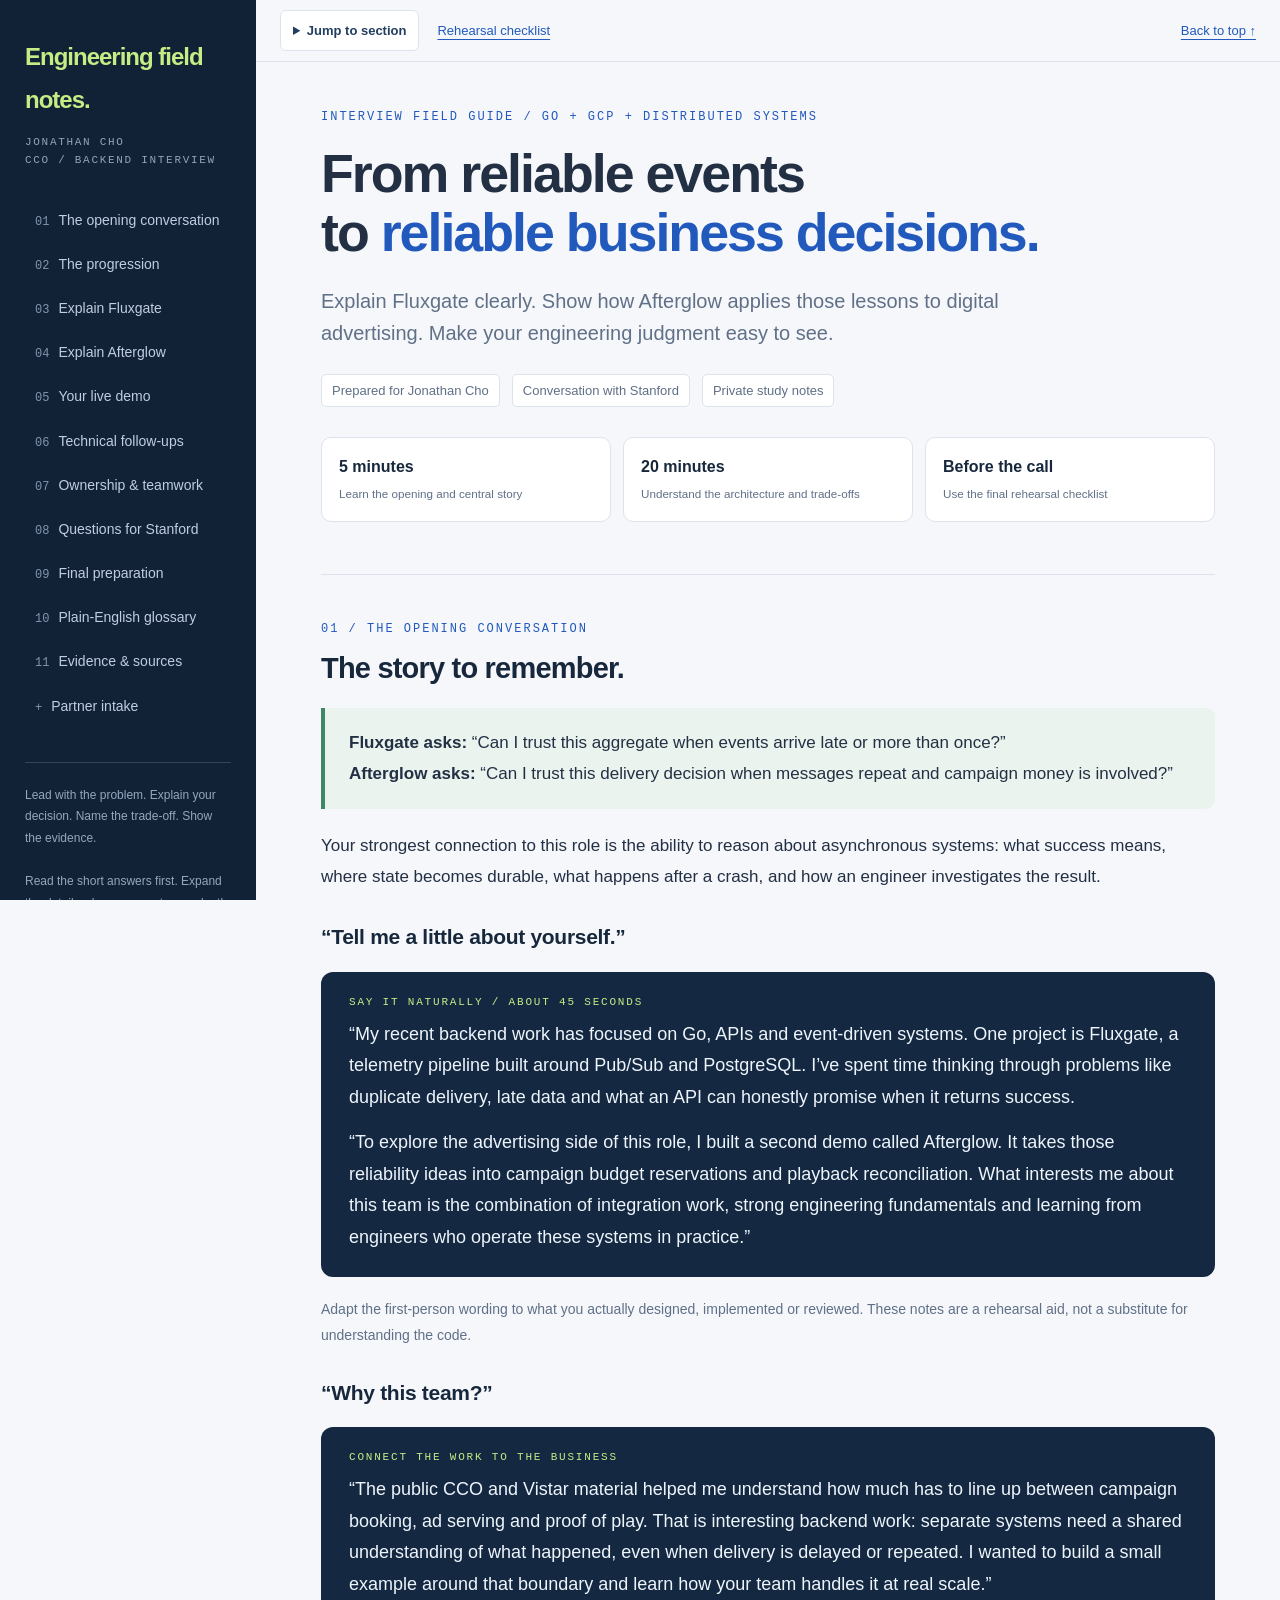
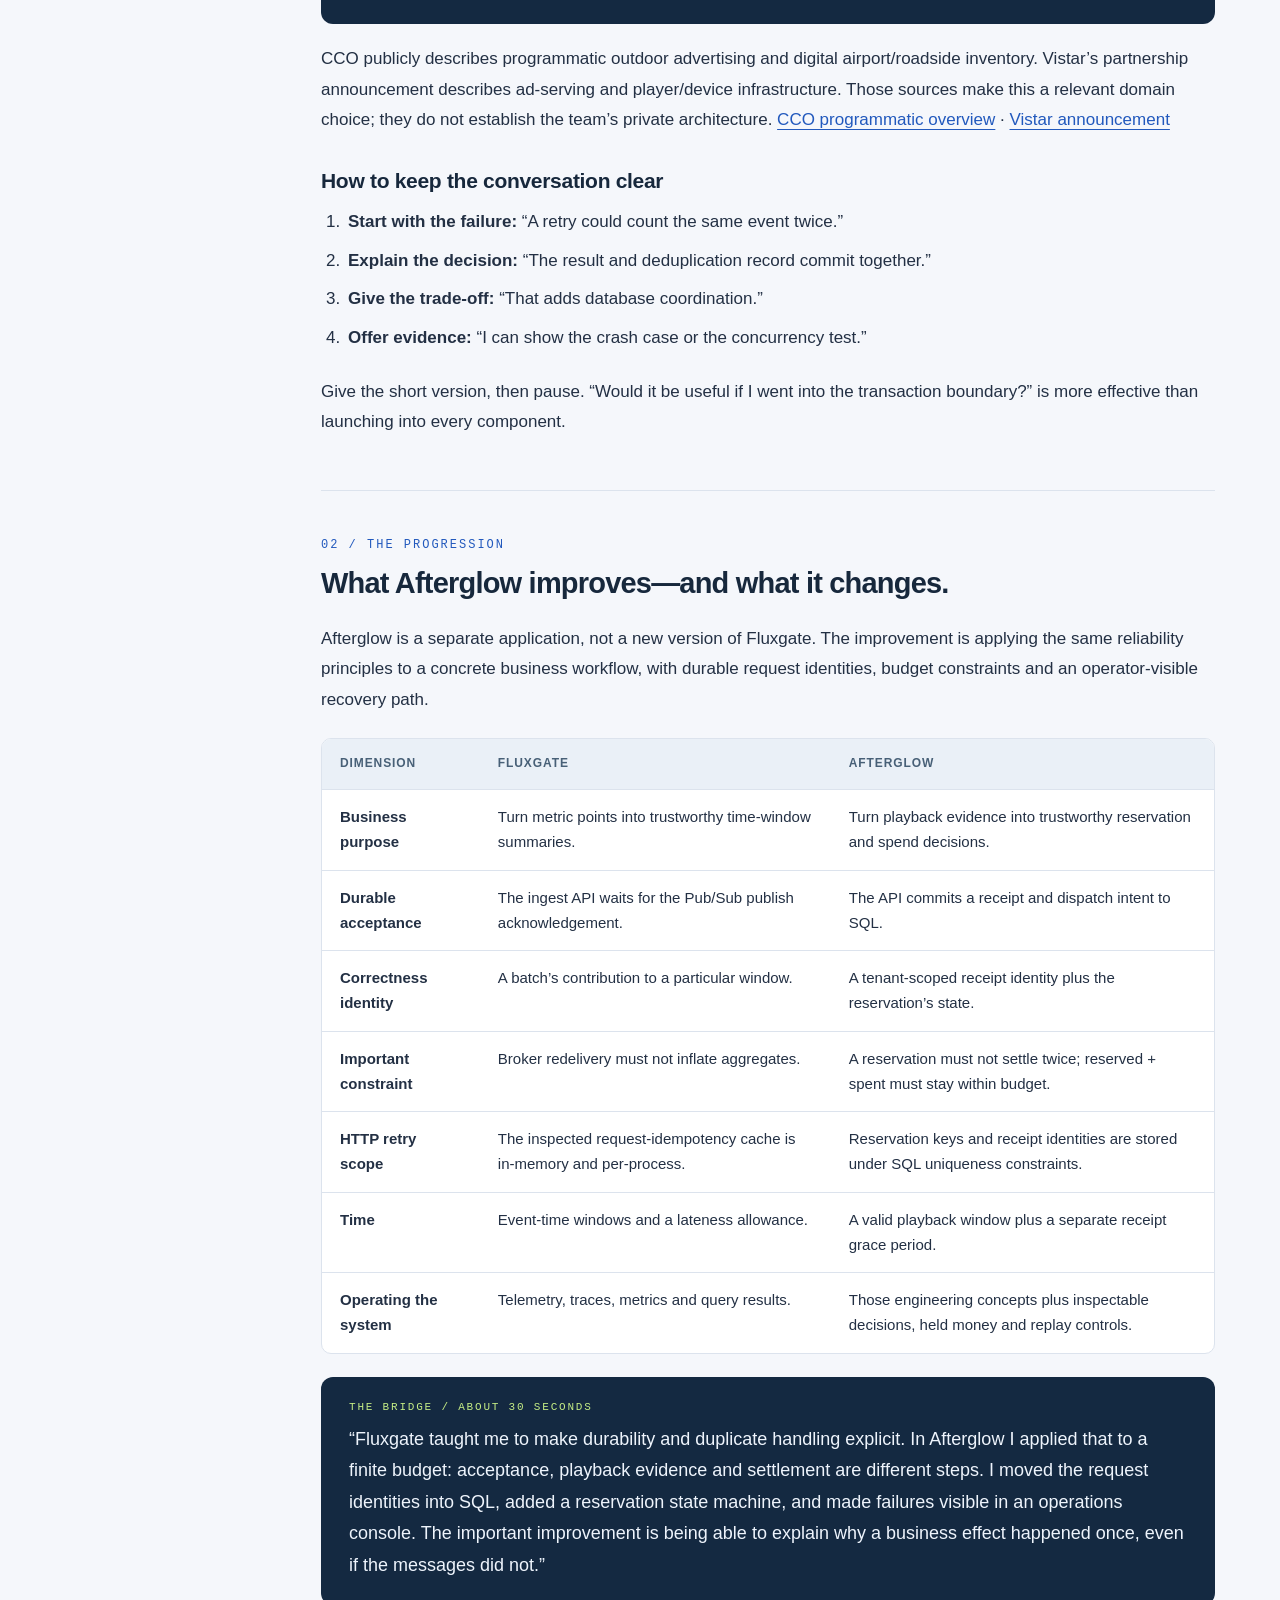
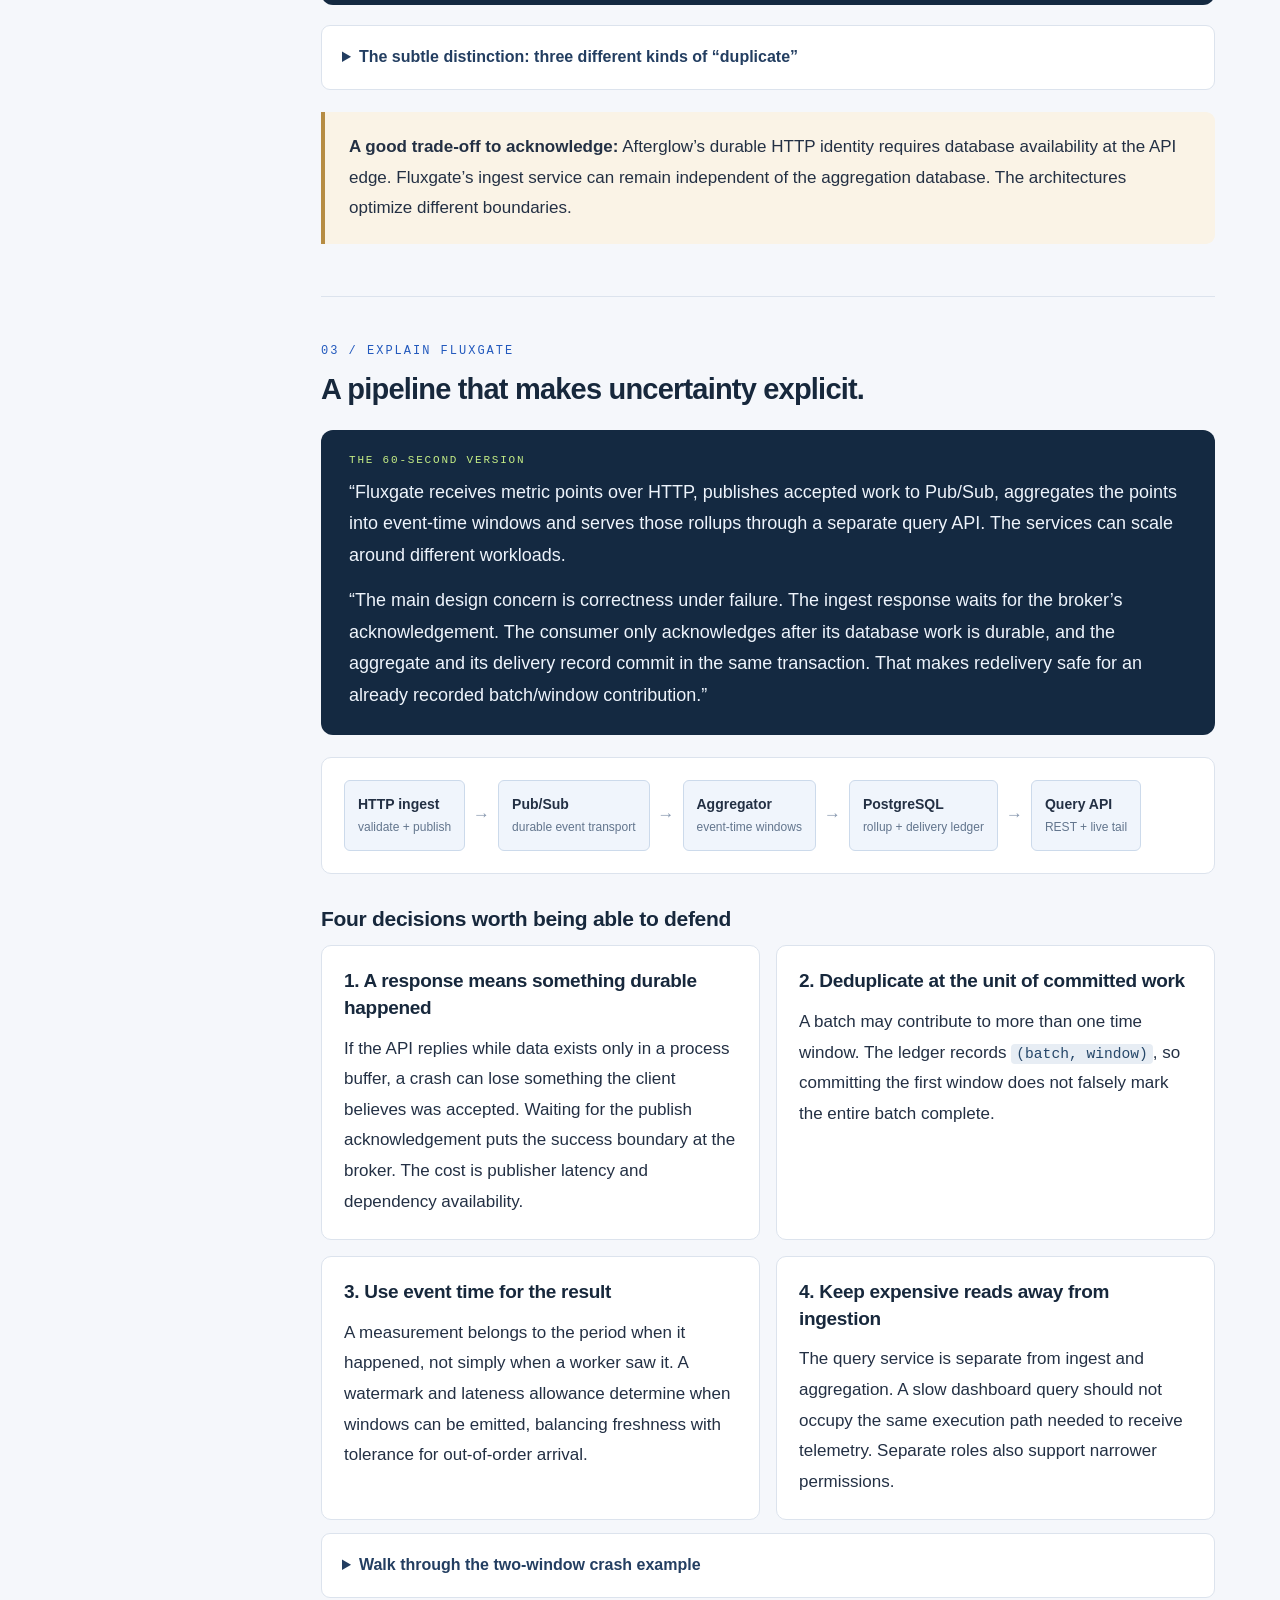
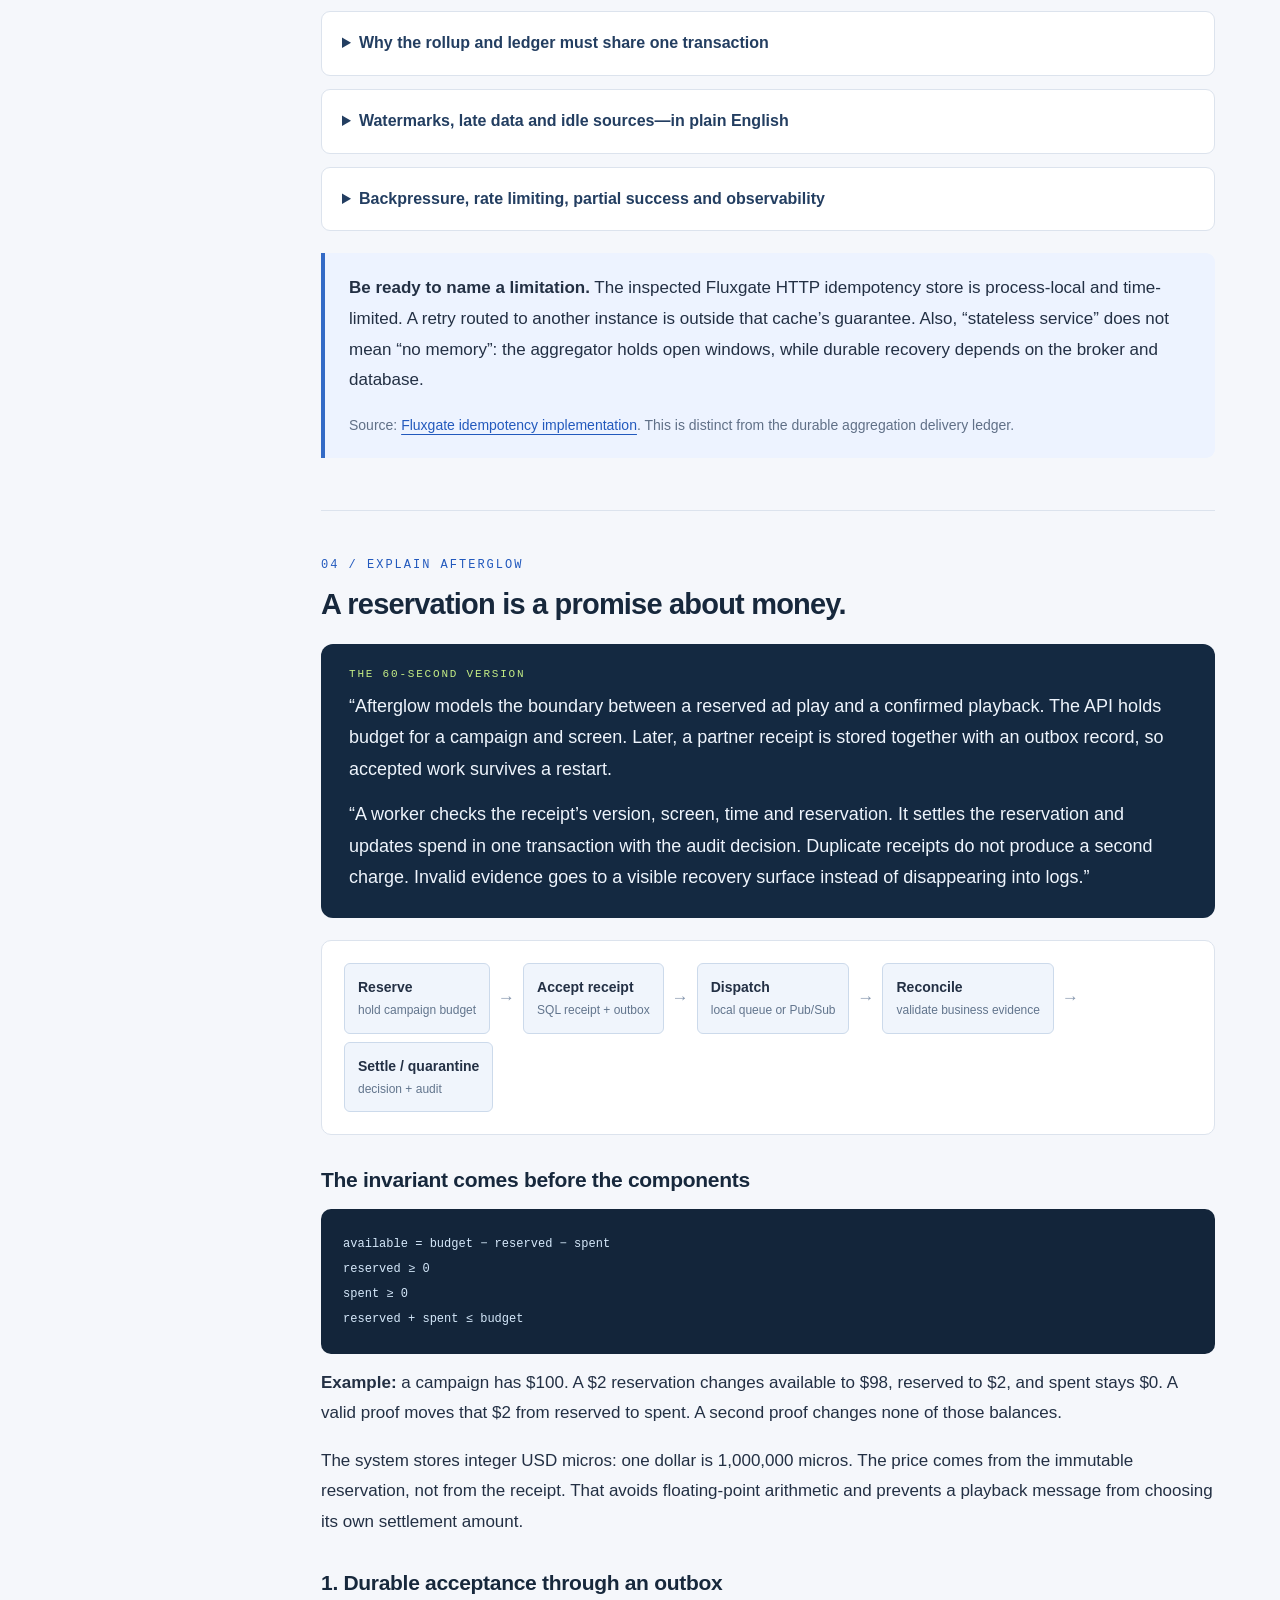
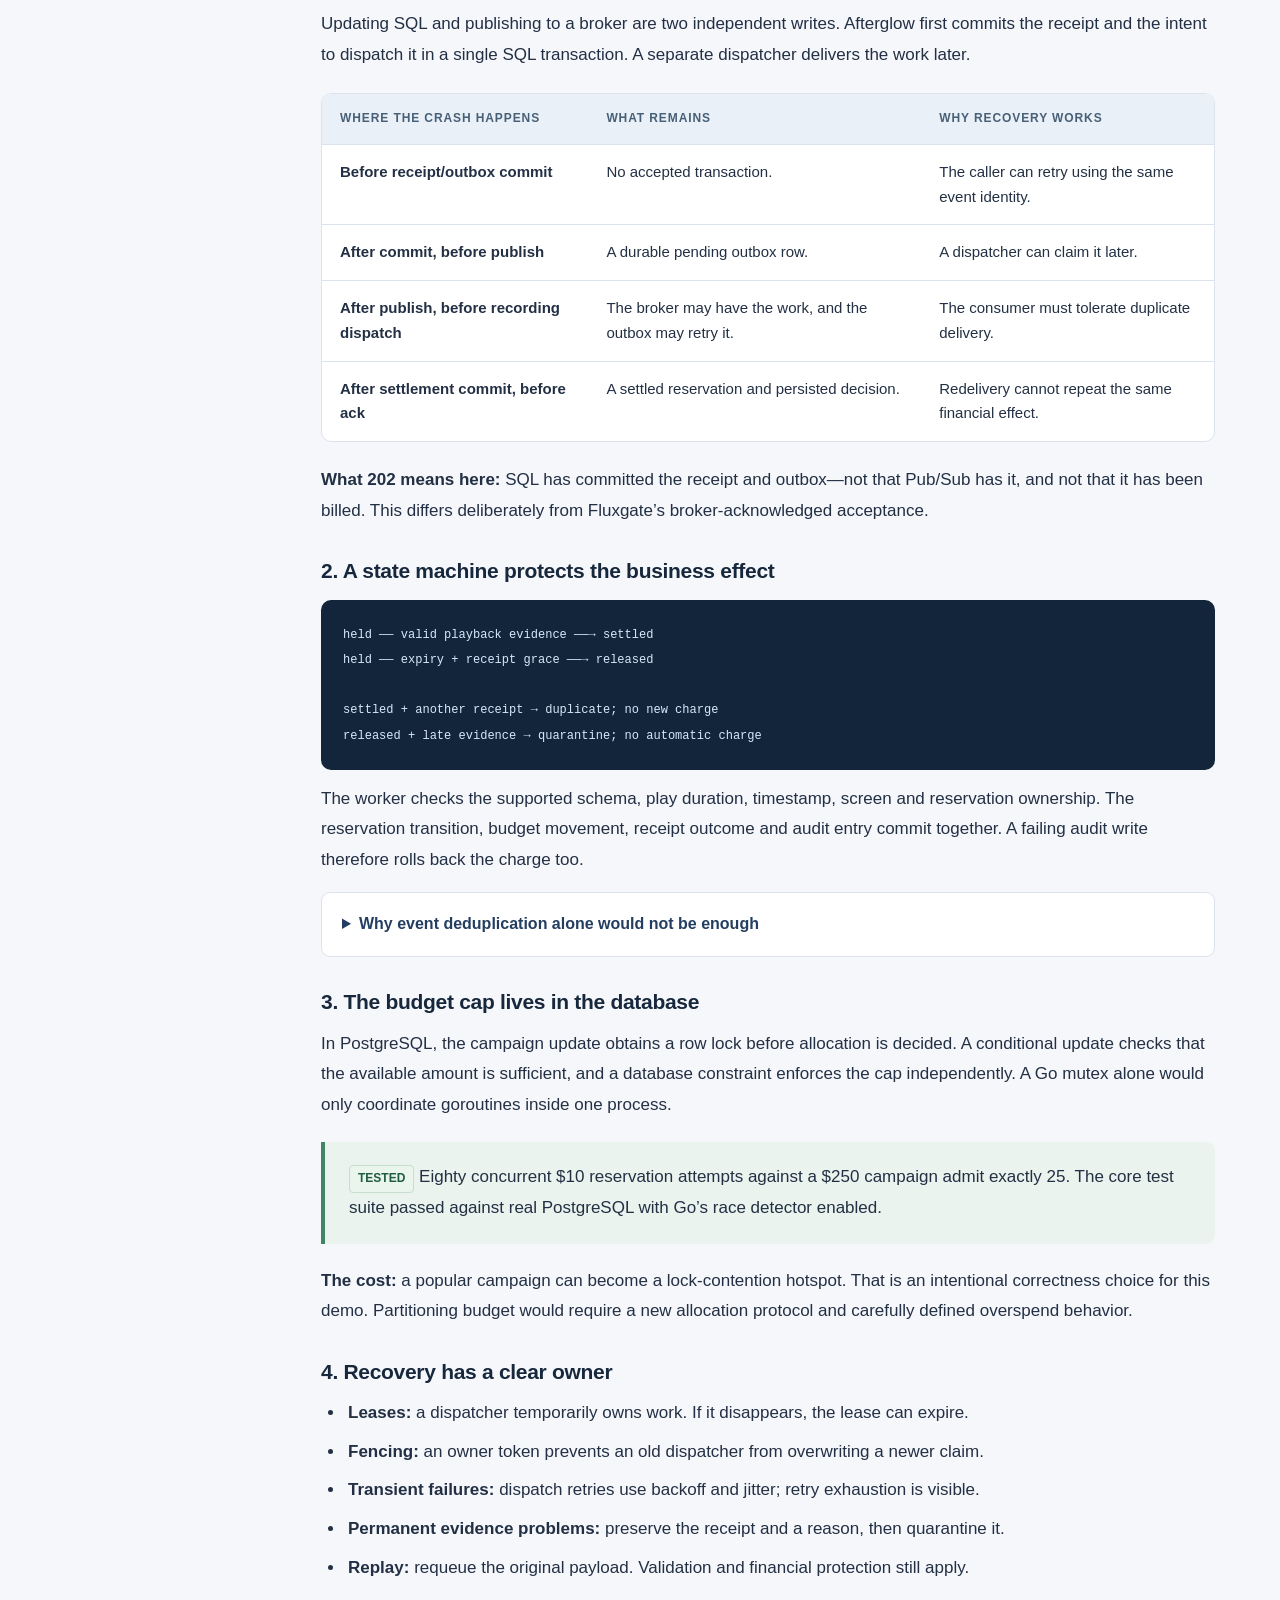
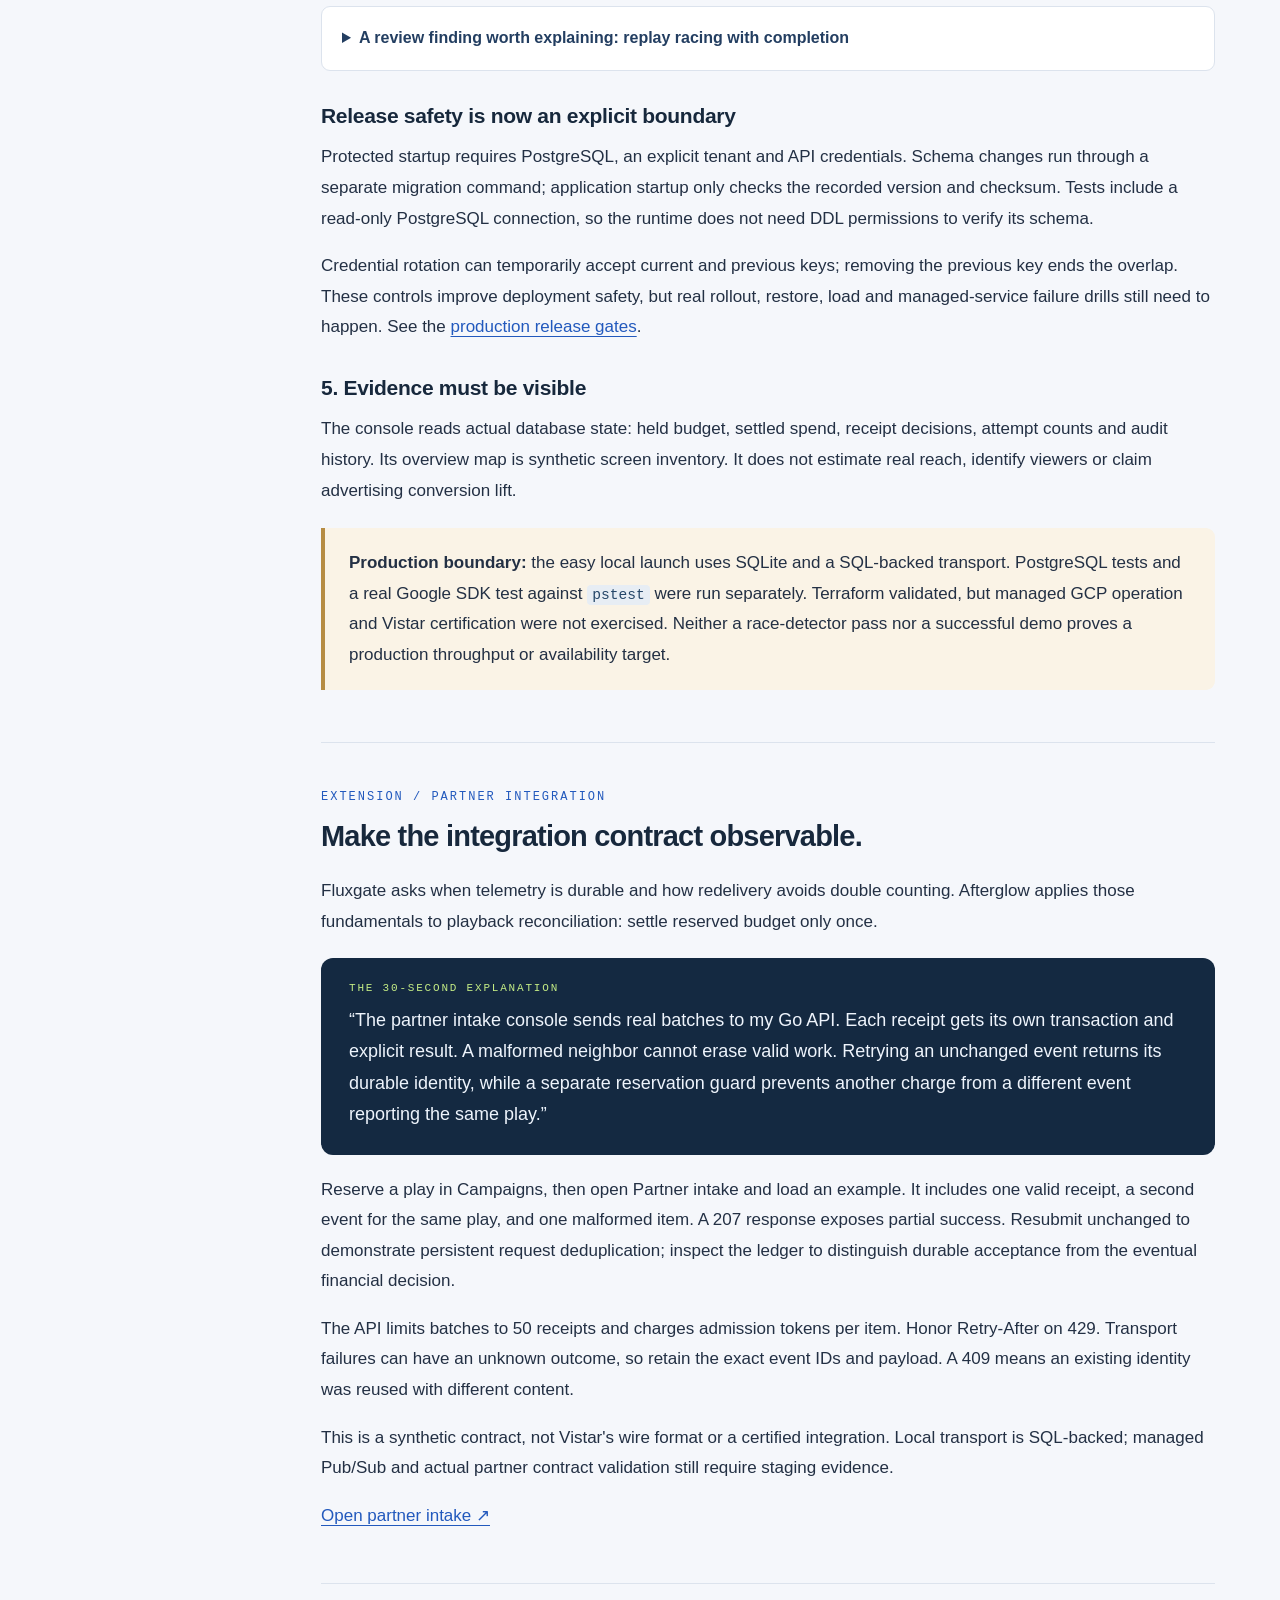
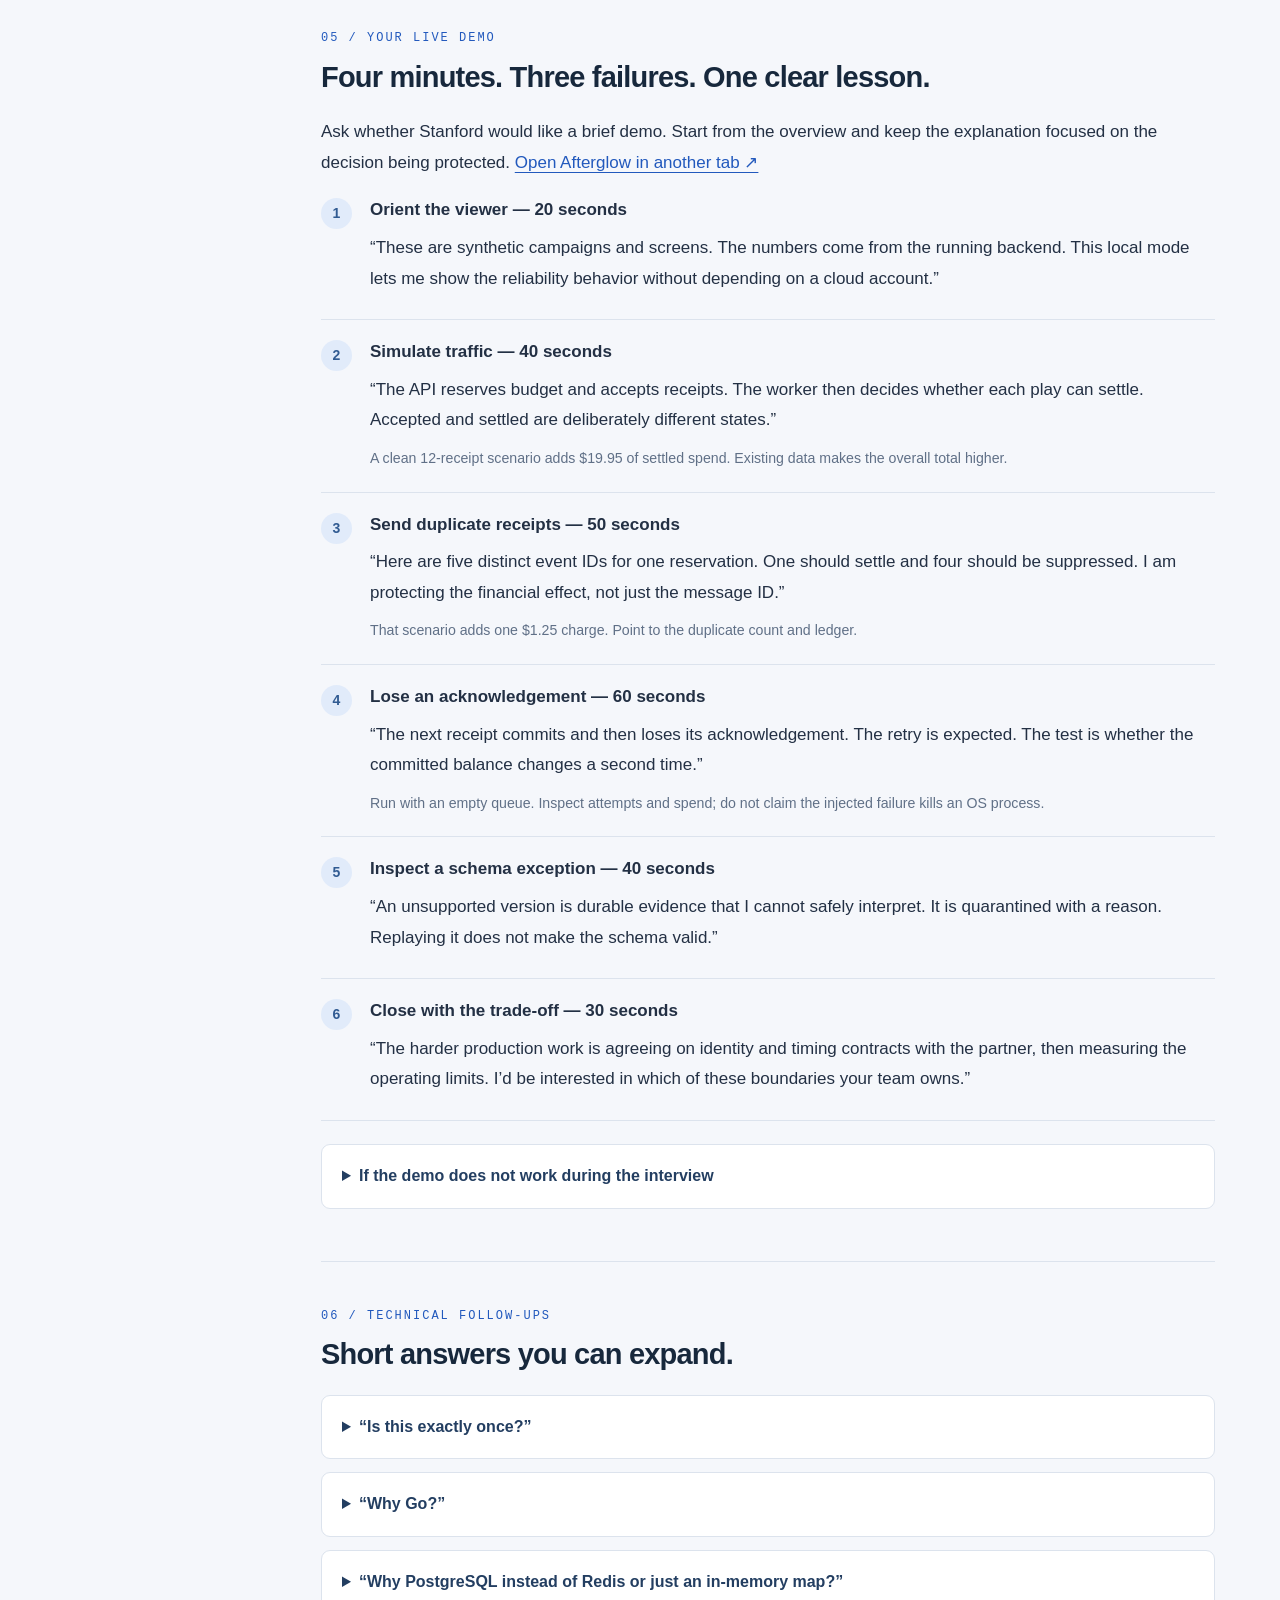
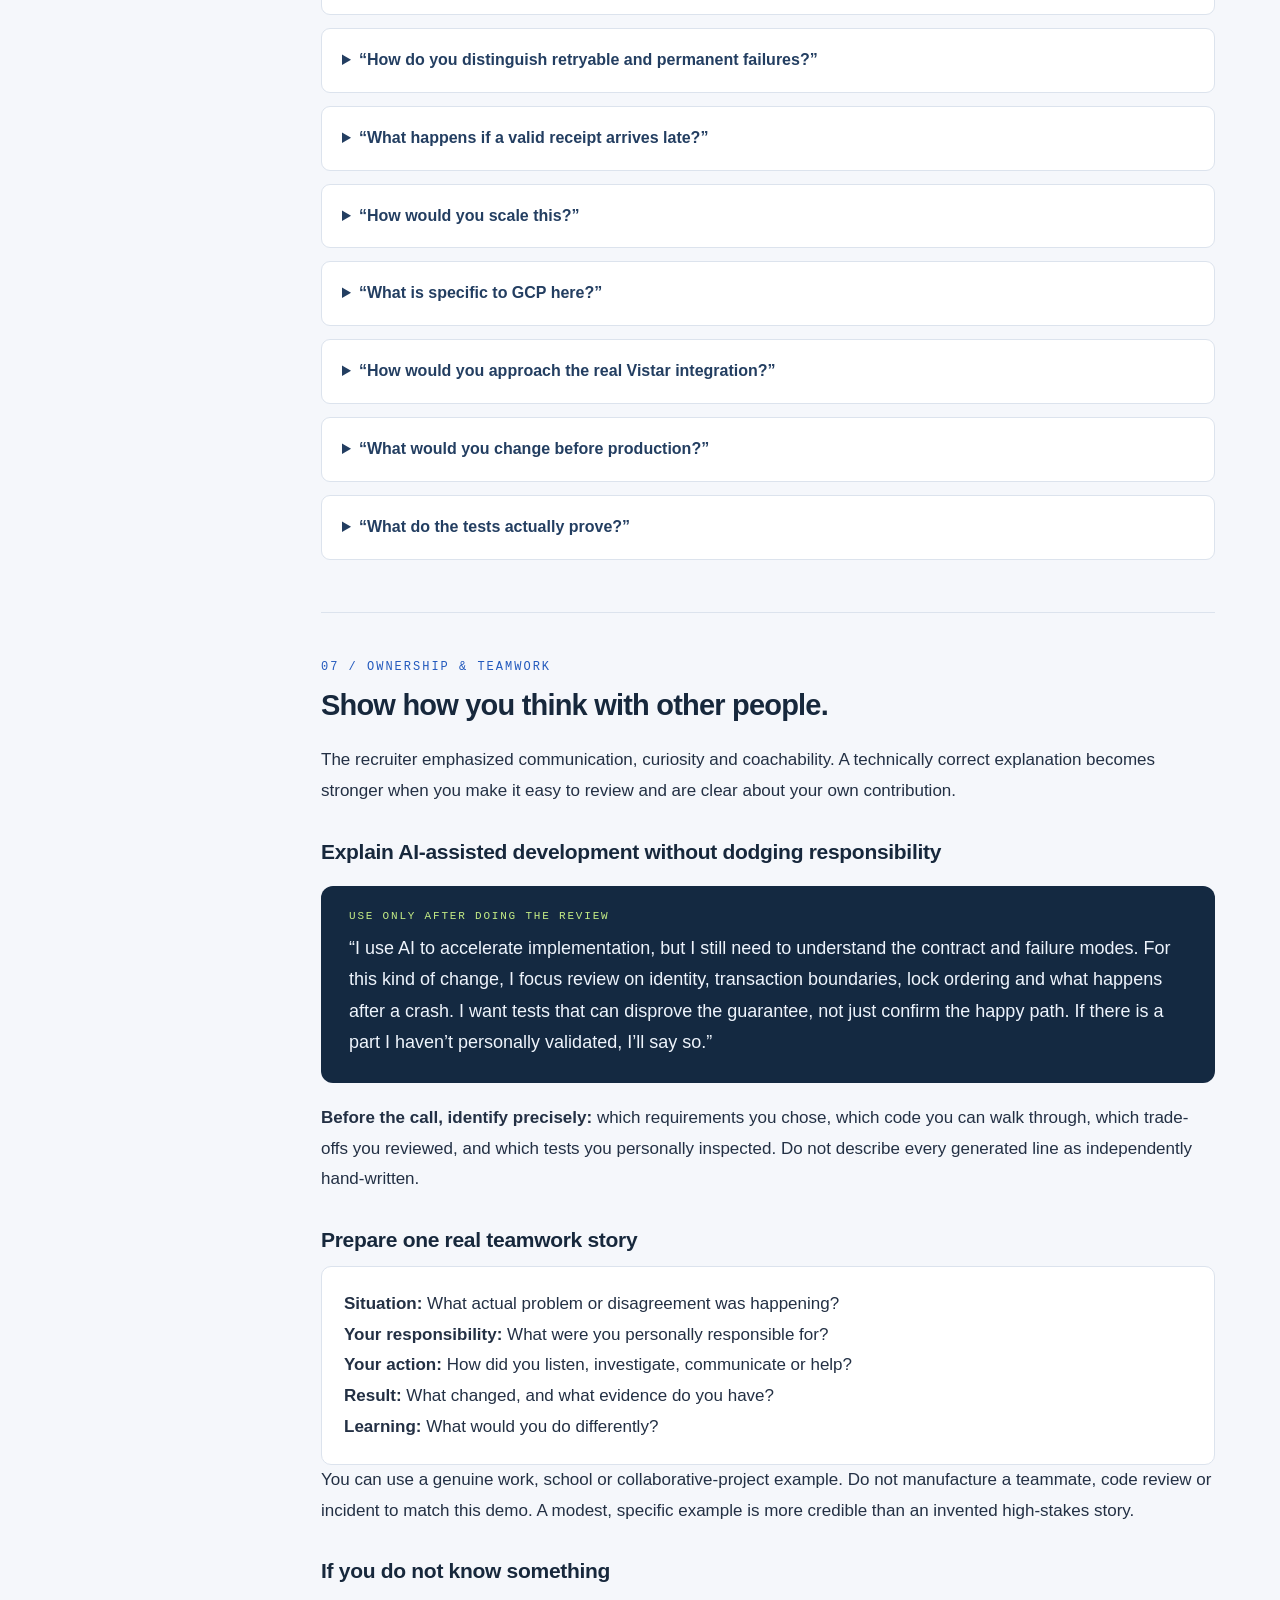
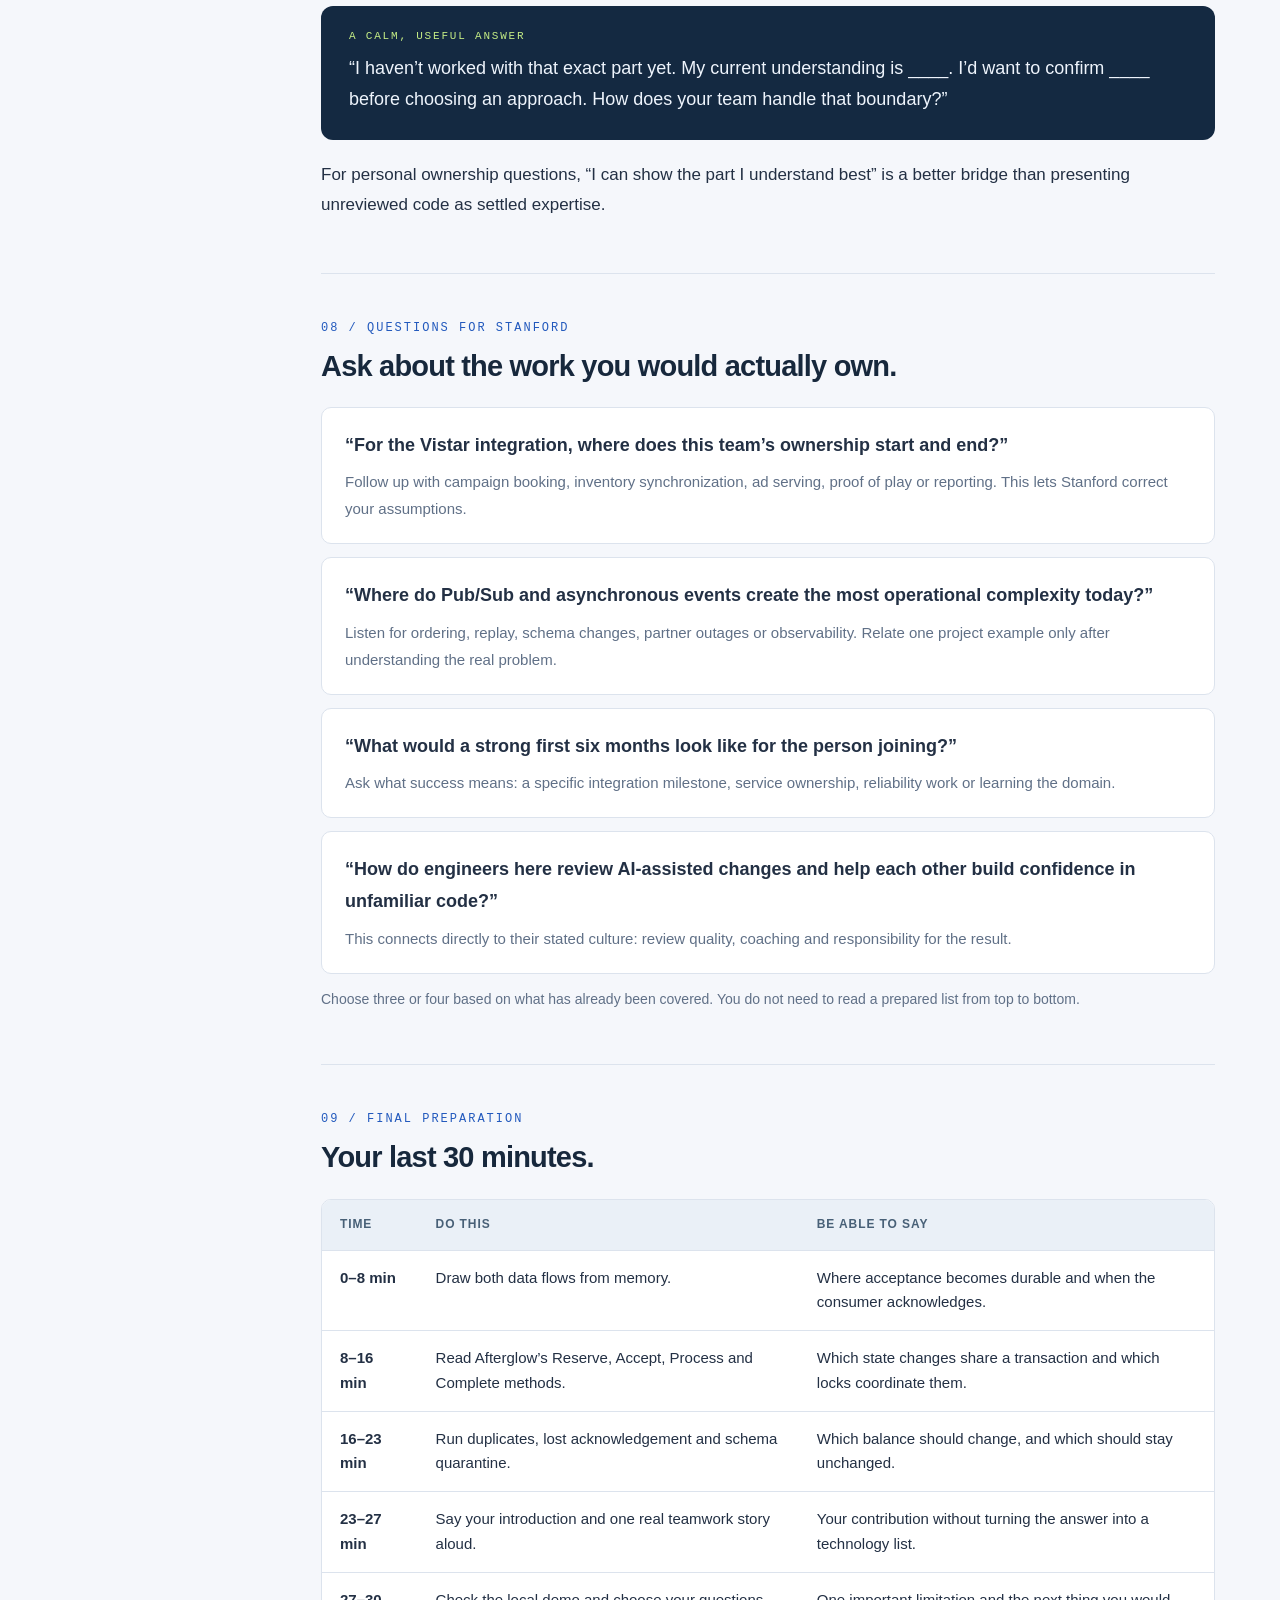
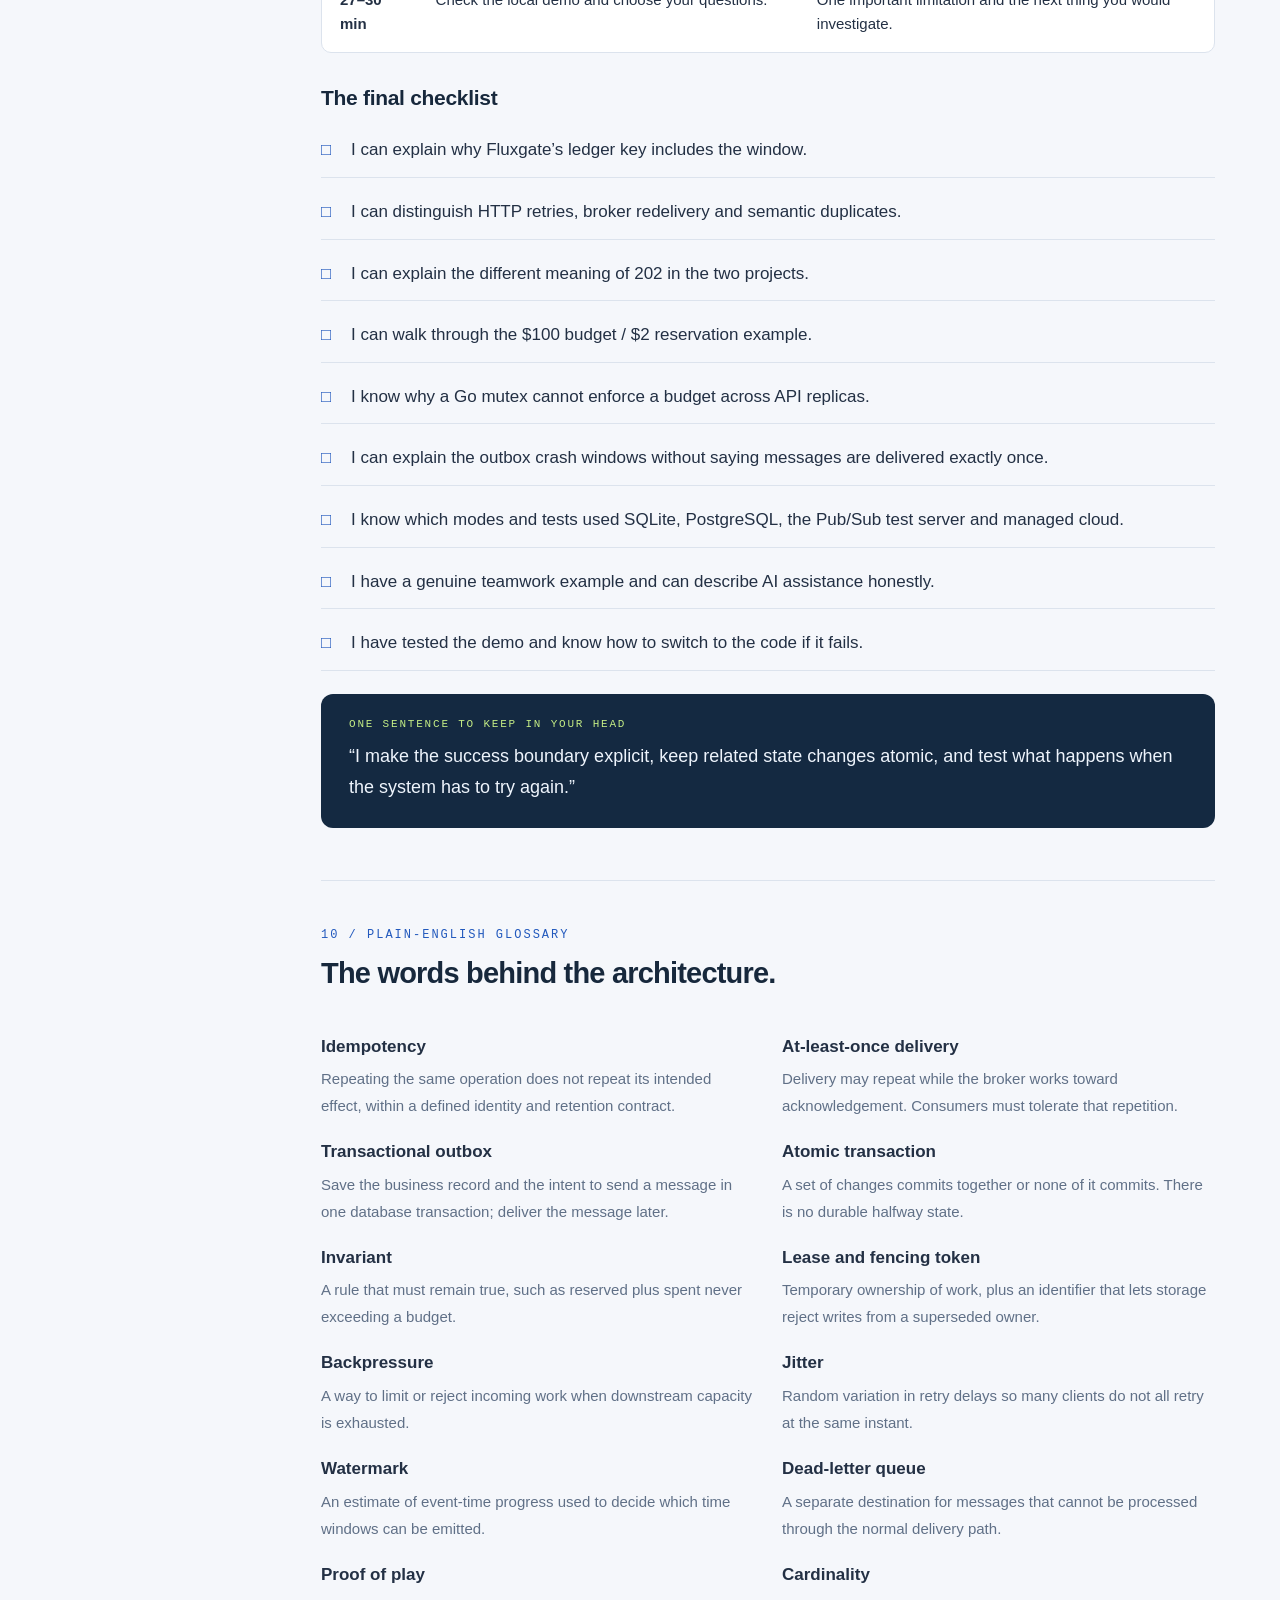
==== docs/interview-notes.html @ 41e331b5 "Add resumable integration proof and tenant-scoped evidence" ====
<!doctype html>
<html lang="en">
  <head>
    <meta charset="utf-8" />
    <meta name="viewport" content="width=device-width,initial-scale=1" />
    <meta
      name="description"
      content="Jonathan Cho's interview field guide: Go, GCP, Fluxgate and Afterglow, explained through architecture, trade-offs and evidence."
    />
    <title>From Fluxgate to Afterglow — Interview field guide</title>
    <style>
      :root {
        font-family: Inter, "Segoe UI", Arial, sans-serif;
        color: #233044;
        background: #f5f7fb;
        font-size: 17px;
        line-height: 1.8;
        --ink: #17283c;
        --muted: #607087;
        --blue: #2259bd;
        --line: #dce3ed;
        --green: #205c40;
      }
      * {
        box-sizing: border-box;
      }
      html {
        scroll-behavior: smooth;
        scroll-padding-top: 28px;
      }
      body {
        margin: 0;
      }
      a {
        color: var(--blue);
        text-underline-offset: 4px;
      }
      a:hover {
        color: #173a76;
      }
      a:focus-visible,
      summary:focus-visible {
        outline: 3px solid #789bea;
        outline-offset: 5px;
      }
      .skip {
        position: absolute;
        top: -100px;
      }
      .skip:focus {
        top: 8px;
        left: 280px;
        z-index: 20;
        background: white;
        padding: 12px;
      }
      .rail {
        position: fixed;
        inset: 0 auto 0 0;
        width: 256px;
        background: #122236;
        color: #e7eef7;
        padding: 35px 25px;
        overflow-y: auto;
      }
      .rail .mark {
        font-size: 24px;
        font-weight: 650;
        letter-spacing: -1px;
        color: #c5ed85;
        text-decoration: none;
      }
      .rail .edition {
        font: 11px/1.6 monospace;
        letter-spacing: 1.7px;
        color: #91a4b9;
        margin: 13px 0 30px;
      }
      .rail nav {
        display: grid;
        gap: 3px;
      }
      .rail nav a {
        color: #c0cde0;
        text-decoration: none;
        font-size: 14px;
        line-height: 1.6;
        padding: 9px 10px;
        border-radius: 6px;
      }
      .rail nav a:hover {
        background: #22364e;
        color: white;
      }
      .rail nav span {
        font-family: monospace;
        color: #8096ae;
        margin-right: 9px;
        font-size: 12px;
      }
      .rail .note {
        margin-top: 35px;
        padding-top: 22px;
        border-top: 1px solid #30435a;
        font-size: 12px;
        color: #93a7bd;
      }
      .rail .back {
        display: block;
        color: #c5ed85;
        margin-top: 22px;
        font-size: 13px;
      }
      .page {
        margin-left: 256px;
      }
      main {
        max-width: 1050px;
        padding: 46px 65px 90px;
        margin: auto;
      }
      .eyebrow {
        font: 12px/1.6 monospace;
        letter-spacing: 2px;
        text-transform: uppercase;
        color: var(--blue);
        margin: 0 0 16px;
      }
      h1 {
        font-size: clamp(34px, 4.2vw, 54px);
        line-height: 1.1;
        letter-spacing: -2px;
        font-weight: 650;
        margin: 0 0 23px;
        max-width: 730px;
      }
      h1 em {
        font-style: normal;
        color: var(--blue);
      }
      .intro {
        font-size: 20px;
        line-height: 1.6;
        color: var(--muted);
        max-width: 720px;
        margin-bottom: 25px;
      }
      .meta {
        font-size: 13px;
        color: var(--muted);
        display: flex;
        gap: 12px;
        flex-wrap: wrap;
      }
      .pill {
        padding: 4px 10px;
        border-radius: 5px;
        border: 1px solid var(--line);
        background: white;
      }
      .route {
        display: grid;
        grid-template-columns: repeat(3, 1fr);
        gap: 12px;
        margin: 30px 0 45px;
      }
      .route a {
        display: block;
        background: #fff;
        border: 1px solid var(--line);
        padding: 17px;
        border-radius: 10px;
        text-decoration: none;
        font-size: 14px;
        line-height: 1.5;
        color: var(--ink);
      }
      .route strong {
        display: block;
        font-size: 16px;
        margin-bottom: 4px;
      }
      .route small {
        color: var(--muted);
      }
      section {
        margin: 52px 0 0;
        border-top: 1px solid var(--line);
        padding-top: 37px;
      }
      h2 {
        font-size: 29px;
        letter-spacing: -0.8px;
        line-height: 1.25;
        color: var(--ink);
        margin: 7px 0 22px;
      }
      h3 {
        font-size: 21px;
        line-height: 1.4;
        letter-spacing: -0.3px;
        margin: 30px 0 12px;
        color: var(--ink);
      }
      h4 {
        font-size: 17px;
        margin: 22px 0 8px;
      }
      p {
        margin: 0 0 17px;
      }
      strong {
        font-weight: 650;
      }
      ul,
      ol {
        padding-left: 24px;
        margin: 12px 0 23px;
      }
      li {
        padding-left: 3px;
        margin: 8px 0;
      }
      .section-number {
        font: 12px monospace;
        letter-spacing: 2px;
        color: var(--blue);
      }
      .speak {
        background: #142941;
        color: #eef4fc;
        border-radius: 12px;
        padding: 24px 28px;
        margin: 20px 0;
      }
      .speak .label {
        font: 11px monospace;
        letter-spacing: 1.8px;
        color: #c5ed85;
        display: block;
        margin-bottom: 11px;
      }
      .speak p {
        margin: 0;
        font-size: 18px;
        line-height: 1.75;
      }
      .speak p + p {
        margin-top: 14px;
      }
      .callout {
        border-left: 4px solid #336ac6;
        background: #edf3ff;
        padding: 20px 24px;
        border-radius: 0 9px 9px 0;
        margin: 22px 0;
      }
      .callout.green {
        border-color: #408564;
        background: #eaf3ed;
      }
      .callout.amber {
        border-color: #b68c43;
        background: #faf3e6;
      }
      .callout p:last-child {
        margin-bottom: 0;
      }
      .subtle {
        color: var(--muted);
        font-size: 14px;
      }
      .cards {
        display: grid;
        grid-template-columns: 1fr 1fr;
        gap: 16px;
      }
      .card {
        background: white;
        border: 1px solid var(--line);
        padding: 22px;
        border-radius: 10px;
      }
      .card h3 {
        font-size: 19px;
        margin: 0 0 12px;
      }
      .card p:last-child {
        margin: 0;
      }
      .table-wrap {
        overflow-x: auto;
        border: 1px solid var(--line);
        border-radius: 10px;
        margin: 23px 0;
        background: white;
      }
      table {
        border-collapse: collapse;
        width: 100%;
        font-size: 15px;
        line-height: 1.65;
        min-width: 590px;
      }
      th {
        text-align: left;
        background: #eaf0f7;
        font-size: 12px;
        letter-spacing: 0.9px;
        text-transform: uppercase;
        color: #486077;
      }
      td,
      th {
        padding: 15px 18px;
        border-bottom: 1px solid var(--line);
        vertical-align: top;
      }
      tr:last-child td {
        border-bottom: 0;
      }
      td:first-child {
        font-weight: 600;
      }
      code {
        font-family: Consolas, "SFMono-Regular", monospace;
        font-size: 0.86em;
        overflow-wrap: anywhere;
        background: #e7edf4;
        border-radius: 4px;
        padding: 2px 5px;
        color: #264769;
      }
      pre {
        background: #13253a;
        color: #d6e9fb;
        border-radius: 10px;
        padding: 22px;
        overflow-x: auto;
        font:
          14px/1.8 Consolas,
          monospace;
        white-space: pre-wrap;
      }
      pre code {
        padding: 0;
        color: inherit;
        background: none;
      }
      .flow {
        display: flex;
        flex-wrap: wrap;
        gap: 8px;
        align-items: center;
        padding: 22px;
        background: #fff;
        border: 1px solid var(--line);
        border-radius: 10px;
        margin: 22px 0;
      }
      .flow div {
        padding: 11px 13px;
        border: 1px solid #ccdaeb;
        background: #f0f5fc;
        border-radius: 6px;
        font-size: 14px;
        font-weight: 600;
      }
      .flow span {
        color: #8798af;
      }
      .flow small {
        display: block;
        font-weight: 400;
        font-size: 12px;
        color: #62758d;
      }
      .steps {
        counter-reset: steps;
        list-style: none;
        padding: 0;
      }
      .steps > li {
        position: relative;
        padding: 0 0 18px 49px;
        margin: 17px 0;
        border-bottom: 1px solid var(--line);
      }
      .steps > li:before {
        counter-increment: steps;
        content: counter(steps);
        position: absolute;
        left: 0;
        top: 3px;
        border-radius: 50%;
        background: #e1ebfa;
        color: #315b92;
        display: grid;
        place-items: center;
        width: 31px;
        height: 31px;
        font-size: 14px;
        font-weight: 650;
      }
      .steps p {
        margin: 7px 0;
      }
      .steps small {
        color: var(--muted);
      }
      details {
        border: 1px solid var(--line);
        border-radius: 9px;
        background: white;
        margin: 13px 0;
        overflow: hidden;
      }
      summary {
        padding: 17px 20px;
        cursor: pointer;
        font-weight: 600;
        color: #233e61;
        font-size: 16px;
      }
      details[open] summary {
        border-bottom: 1px solid var(--line);
        background: #f0f5fc;
      }
      .answer {
        padding: 20px 24px;
      }
      .answer p:last-child,
      .answer ul:last-child {
        margin-bottom: 0;
      }
      .proof {
        display: inline-block;
        border: 1px solid #c5dfce;
        background: #eaf5ee;
        color: var(--green);
        border-radius: 4px;
        padding: 2px 8px;
        font-size: 12px;
        font-weight: 600;
      }
      .question {
        padding: 21px 23px;
        background: white;
        border: 1px solid var(--line);
        border-radius: 10px;
        margin-bottom: 13px;
      }
      .question strong {
        display: block;
        font-size: 18px;
        margin-bottom: 7px;
      }
      .question p {
        font-size: 15px;
        color: var(--muted);
        margin: 0;
      }
      .glossary {
        display: grid;
        grid-template-columns: 1fr 1fr;
        gap: 0 28px;
      }
      .glossary dt {
        font-weight: 650;
        margin-top: 18px;
      }
      .glossary dd {
        margin: 3px 0 0;
        font-size: 15px;
        color: var(--muted);
      }
      footer {
        margin-top: 45px;
        border-top: 1px solid var(--line);
        padding-top: 20px;
        font-size: 13px;
        color: var(--muted);
      }
      .source-list {
        font-size: 14px;
      }
      .source-list li {
        margin: 10px 0;
      }
      .checklist {
        list-style: none;
        padding-left: 0;
      }
      .checklist li {
        padding: 11px 0 11px 30px;
        position: relative;
        border-bottom: 1px solid var(--line);
      }
      .checklist li:before {
        content: "□";
        position: absolute;
        left: 0;
        color: var(--blue);
      }
      @media (max-width: 1050px) {
        .rail {
          width: 215px;
          padding: 28px 17px;
        }
        .page {
          margin-left: 215px;
        }
        main {
          padding: 35px 34px 65px;
        }
        .cards {
          grid-template-columns: 1fr;
        }
      }
      @media (max-width: 760px) {
        .rail {
          position: relative;
          width: 100%;
          padding: 20px 23px;
        }
        .rail .edition {
          margin: 3px 0 12px;
        }
        .rail nav {
          display: flex;
          overflow: auto;
          gap: 5px;
        }
        .rail nav a {
          white-space: nowrap;
          padding: 7px 10px;
          background: #1c324a;
        }
        .rail .note {
          display: none;
        }
        .rail .back {
          margin-top: 13px;
        }
        .page {
          margin-left: 0;
        }
        main {
          padding: 30px 23px 60px;
        }
        h1 {
          letter-spacing: -1.2px;
        }
        .intro {
          font-size: 18px;
        }
        .route {
          grid-template-columns: 1fr;
          gap: 8px;
          margin-bottom: 30px;
        }
        .route a {
          padding: 13px 16px;
        }
        .route strong {
          display: inline;
          margin-right: 8px;
        }
        section {
          margin-top: 36px;
          padding-top: 28px;
        }
        .speak {
          padding: 21px;
        }
        .speak p {
          font-size: 17px;
        }
        .glossary {
          grid-template-columns: 1fr;
        }
        h2 {
          font-size: 26px;
        }
        .skip:focus {
          left: 10px;
        }
      }
      @media print {
        body {
          background: white;
          color: black;
          font-size: 11pt;
          line-height: 1.5;
        }
        .rail,
        .route,
        .skip,
        .meta {
          display: none;
        }
        .page {
          margin: 0;
        }
        main {
          max-width: none;
          padding: 0;
        }
        h1 {
          font-size: 28pt;
        }
        h2 {
          font-size: 20pt;
        }
        h3 {
          font-size: 15pt;
        }
        section {
          margin-top: 22pt;
          padding-top: 15pt;
        }
        .speak,
        .callout,
        .card,
        details,
        summary {
          background: #f4f4f4 !important;
          color: black !important;
          box-shadow: none;
        }
        .speak .label {
          color: #444;
        }
        .speak p {
          font-size: 12pt;
        }
        .cards,
        .glossary {
          display: block;
        }
        .card {
          margin-bottom: 12pt;
        }
        .table-wrap {
          overflow: visible;
        }
        table {
          font-size: 10pt;
          min-width: 0;
        }
        details {
          break-inside: avoid;
        }
        details::details-content {
          content-visibility: visible !important;
          display: block !important;
        }
        h2,
        h3,
        summary {
          break-after: avoid;
        }
        a {
          color: #222;
        }
        pre {
          color: #222;
          background: #f3f3f3;
        }
        footer {
          font-size: 9pt;
        }
      }
      @media (prefers-reduced-motion: reduce) {
        html {
          scroll-behavior: auto;
        }
      }

      /* Reading controls stay available even deep into the mobile guide. */
      .reading-tools {
        position: sticky;
        top: 0;
        z-index: 10;
        display: flex;
        align-items: center;
        gap: 18px;
        padding: 10px 24px;
        background: #f5f7fbf5;
        border-bottom: 1px solid var(--line);
        backdrop-filter: blur(10px);
        font-size: 13px;
      }
      .reading-tools details {
        margin: 0;
        border: 0;
        background: transparent;
        overflow: visible;
      }
      .reading-tools summary {
        padding: 8px 12px;
        border: 1px solid var(--line);
        border-radius: 6px;
        font-size: 13px;
        background: white;
      }
      .reading-tools details[open] summary {
        background: #eaf0fa;
      }
      .reading-tools nav {
        position: absolute;
        top: 60px;
        left: 24px;
        display: grid;
        max-height: 65vh;
        overflow: auto;
        background: white;
        border: 1px solid var(--line);
        box-shadow: 0 15px 40px #14294126;
        border-radius: 9px;
        padding: 10px;
        min-width: 260px;
      }
      .reading-tools nav a {
        padding: 8px 12px;
        text-decoration: none;
      }
      .reading-tools nav a:hover {
        background: #edf3ff;
      }
      .reading-tools nav span {
        margin-right: 10px;
        color: var(--muted);
      }
      .reading-tools > a:last-child {
        margin-left: auto;
      }
      html {
        scroll-padding-top: 90px;
      }
      section:target > h2 {
        color: var(--blue);
      }
      .table-wrap:focus-visible {
        outline: 3px solid #789bea;
        outline-offset: 4px;
      }
      @media (max-width: 760px) {
        .rail nav {
          display: none;
        }
        .reading-tools {
          padding: 8px 16px;
          gap: 12px;
        }
        .reading-tools nav {
          left: 16px;
          max-width: calc(100vw - 32px);
        }
        .reading-tools summary {
          font-size: 12px;
        }
        .reading-tools > a {
          font-size: 12px;
        }
      }
      @media print {
        .reading-tools {
          display: none;
        }
      }
      body:has(#quick:target) .rail nav a[href="#quick"] {
        background: #22364e;
        color: #fff;
      }
      body:has(#bridge:target) .rail nav a[href="#bridge"] {
        background: #22364e;
        color: #fff;
      }
      body:has(#fluxgate:target) .rail nav a[href="#fluxgate"] {
        background: #22364e;
        color: #fff;
      }
      body:has(#afterglow:target) .rail nav a[href="#afterglow"] {
        background: #22364e;
        color: #fff;
      }
      body:has(#demo:target) .rail nav a[href="#demo"] {
        background: #22364e;
        color: #fff;
      }
      body:has(#questions:target) .rail nav a[href="#questions"] {
        background: #22364e;
        color: #fff;
      }
      body:has(#ownership:target) .rail nav a[href="#ownership"] {
        background: #22364e;
        color: #fff;
      }
      body:has(#stanford:target) .rail nav a[href="#stanford"] {
        background: #22364e;
        color: #fff;
      }
      body:has(#rehearsal:target) .rail nav a[href="#rehearsal"] {
        background: #22364e;
        color: #fff;
      }
      body:has(#glossary:target) .rail nav a[href="#glossary"] {
        background: #22364e;
        color: #fff;
      }
      body:has(#sources:target) .rail nav a[href="#sources"] {
        background: #22364e;
        color: #fff;
      }
    </style>
  </head>
  <body>
    <a class="skip" href="#notes">Skip to notes</a>
    <aside class="rail">
      <a class="mark" href="#start">Engineering field notes.</a>
      <p class="edition">JONATHAN CHO<br />CCO / BACKEND INTERVIEW</p>
      <nav aria-label="Study sections">
        <a href="#quick"><span>01</span>The opening conversation</a
        ><a href="#bridge"><span>02</span>The progression</a
        ><a href="#fluxgate"><span>03</span>Explain Fluxgate</a
        ><a href="#afterglow"><span>04</span>Explain Afterglow</a
        ><a href="#demo"><span>05</span>Your live demo</a
        ><a href="#questions"><span>06</span>Technical follow-ups</a
        ><a href="#ownership"><span>07</span>Ownership & teamwork</a
        ><a href="#stanford"><span>08</span>Questions for Stanford</a
        ><a href="#rehearsal"><span>09</span>Final preparation</a
        ><a href="#glossary"><span>10</span>Plain-English glossary</a
        ><a href="#sources"><span>11</span>Evidence & sources</a
        ><a href="#partner-intake"><span>+</span>Partner intake</a>
      </nav>
      <p class="note">
        Lead with the problem. Explain your decision. Name the trade-off. Show
        the evidence.<br /><br />Read the short answers first. Expand the
        details when you want more depth.
      </p>
      <a class="back" href="http://127.0.0.1:8090/"
        >← Open the Afterglow demo</a
      >
    </aside>
    <div class="page">
      <div class="reading-tools" aria-label="Reading tools">
        <details>
          <summary>Jump to section</summary>
          <nav aria-label="Quick section navigation">
            <a href="#quick"><span>01</span>The opening conversation</a
            ><a href="#bridge"><span>02</span>The progression</a
            ><a href="#fluxgate"><span>03</span>Explain Fluxgate</a
            ><a href="#afterglow"><span>04</span>Explain Afterglow</a
            ><a href="#demo"><span>05</span>Your live demo</a
            ><a href="#questions"><span>06</span>Technical follow-ups</a
            ><a href="#ownership"><span>07</span>Ownership & teamwork</a
            ><a href="#stanford"><span>08</span>Questions for Stanford</a
            ><a href="#rehearsal"><span>09</span>Final preparation</a
            ><a href="#glossary"><span>10</span>Plain-English glossary</a
            ><a href="#sources"><span>11</span>Evidence & sources</a
            ><a href="#partner-intake"><span>+</span>Partner intake</a>
          </nav>
        </details>
        <a href="#rehearsal">Rehearsal checklist</a
        ><a href="#start">Back to top ↑</a>
      </div>
      <main id="notes" tabindex="-1">
        <header id="start">
          <p class="eyebrow">
            Interview field guide / Go + GCP + distributed systems
          </p>
          <h1>
            From reliable events<br />to <em>reliable business decisions.</em>
          </h1>
          <p class="intro">
            Explain Fluxgate clearly. Show how Afterglow applies those lessons
            to digital advertising. Make your engineering judgment easy to see.
          </p>
          <div class="meta">
            <span class="pill">Prepared for Jonathan Cho</span
            ><span class="pill">Conversation with Stanford</span
            ><span class="pill">Private study notes</span>
          </div>
          <div class="route">
            <a href="#quick"
              ><strong>5 minutes</strong
              ><small>Learn the opening and central story</small></a
            ><a href="#bridge"
              ><strong>20 minutes</strong
              ><small>Understand the architecture and trade-offs</small></a
            ><a href="#rehearsal"
              ><strong>Before the call</strong
              ><small>Use the final rehearsal checklist</small></a
            >
          </div>
        </header>

        <section id="quick">
          <span class="section-number">01 / THE OPENING CONVERSATION</span>
          <h2>The story to remember.</h2>
          <div class="callout green">
            <p>
              <strong>Fluxgate asks:</strong> “Can I trust this aggregate when
              events arrive late or more than once?”<br /><strong
                >Afterglow asks:</strong
              >
              “Can I trust this delivery decision when messages repeat and
              campaign money is involved?”
            </p>
          </div>
          <p>
            Your strongest connection to this role is the ability to reason
            about asynchronous systems: what success means, where state becomes
            durable, what happens after a crash, and how an engineer
            investigates the result.
          </p>
          <h3>“Tell me a little about yourself.”</h3>
          <div class="speak">
            <span class="label">SAY IT NATURALLY / ABOUT 45 SECONDS</span>
            <p>
              “My recent backend work has focused on Go, APIs and event-driven
              systems. One project is Fluxgate, a telemetry pipeline built
              around Pub/Sub and PostgreSQL. I’ve spent time thinking through
              problems like duplicate delivery, late data and what an API can
              honestly promise when it returns success.
            </p>
            <p>
              “To explore the advertising side of this role, I built a second
              demo called Afterglow. It takes those reliability ideas into
              campaign budget reservations and playback reconciliation. What
              interests me about this team is the combination of integration
              work, strong engineering fundamentals and learning from engineers
              who operate these systems in practice.”
            </p>
          </div>
          <p class="subtle">
            Adapt the first-person wording to what you actually designed,
            implemented or reviewed. These notes are a rehearsal aid, not a
            substitute for understanding the code.
          </p>
          <h3>“Why this team?”</h3>
          <div class="speak">
            <span class="label">CONNECT THE WORK TO THE BUSINESS</span>
            <p>
              “The public CCO and Vistar material helped me understand how much
              has to line up between campaign booking, ad serving and proof of
              play. That is interesting backend work: separate systems need a
              shared understanding of what happened, even when delivery is
              delayed or repeated. I wanted to build a small example around that
              boundary and learn how your team handles it at real scale.”
            </p>
          </div>
          <p>
            CCO publicly describes programmatic outdoor advertising and digital
            airport/roadside inventory. Vistar’s partnership announcement
            describes ad-serving and player/device infrastructure. Those sources
            make this a relevant domain choice; they do not establish the team’s
            private architecture.
            <a href="https://clearchanneloutdoor.com/programmatic-advertising/"
              >CCO programmatic overview</a
            >
            ·
            <a
              href="https://www.vistarmedia.com/news/clear-channel-outdoor-selects-vistar-media-as-dooh-technology-partner"
              >Vistar announcement</a
            >
          </p>
          <h3>How to keep the conversation clear</h3>
          <ol>
            <li>
              <strong>Start with the failure:</strong> “A retry could count the
              same event twice.”
            </li>
            <li>
              <strong>Explain the decision:</strong> “The result and
              deduplication record commit together.”
            </li>
            <li>
              <strong>Give the trade-off:</strong> “That adds database
              coordination.”
            </li>
            <li>
              <strong>Offer evidence:</strong> “I can show the crash case or the
              concurrency test.”
            </li>
          </ol>
          <p>
            Give the short version, then pause. “Would it be useful if I went
            into the transaction boundary?” is more effective than launching
            into every component.
          </p>
        </section>

        <section id="bridge">
          <span class="section-number">02 / THE PROGRESSION</span>
          <h2>What Afterglow improves—and what it changes.</h2>
          <p>
            Afterglow is a separate application, not a new version of Fluxgate.
            The improvement is applying the same reliability principles to a
            concrete business workflow, with durable request identities, budget
            constraints and an operator-visible recovery path.
          </p>
          <div
            class="table-wrap"
            tabindex="0"
            role="region"
            aria-label="Comparison table, scroll horizontally on small screens"
          >
            <table>
              <thead>
                <tr>
                  <th>Dimension</th>
                  <th>Fluxgate</th>
                  <th>Afterglow</th>
                </tr>
              </thead>
              <tbody>
                <tr>
                  <td>Business purpose</td>
                  <td>
                    Turn metric points into trustworthy time-window summaries.
                  </td>
                  <td>
                    Turn playback evidence into trustworthy reservation and
                    spend decisions.
                  </td>
                </tr>
                <tr>
                  <td>Durable acceptance</td>
                  <td>
                    The ingest API waits for the Pub/Sub publish
                    acknowledgement.
                  </td>
                  <td>The API commits a receipt and dispatch intent to SQL.</td>
                </tr>
                <tr>
                  <td>Correctness identity</td>
                  <td>A batch’s contribution to a particular window.</td>
                  <td>
                    A tenant-scoped receipt identity plus the reservation’s
                    state.
                  </td>
                </tr>
                <tr>
                  <td>Important constraint</td>
                  <td>Broker redelivery must not inflate aggregates.</td>
                  <td>
                    A reservation must not settle twice; reserved + spent must
                    stay within budget.
                  </td>
                </tr>
                <tr>
                  <td>HTTP retry scope</td>
                  <td>
                    The inspected request-idempotency cache is in-memory and
                    per-process.
                  </td>
                  <td>
                    Reservation keys and receipt identities are stored under SQL
                    uniqueness constraints.
                  </td>
                </tr>
                <tr>
                  <td>Time</td>
                  <td>Event-time windows and a lateness allowance.</td>
                  <td>
                    A valid playback window plus a separate receipt grace
                    period.
                  </td>
                </tr>
                <tr>
                  <td>Operating the system</td>
                  <td>Telemetry, traces, metrics and query results.</td>
                  <td>
                    Those engineering concepts plus inspectable decisions, held
                    money and replay controls.
                  </td>
                </tr>
              </tbody>
            </table>
          </div>
          <div class="speak">
            <span class="label">THE BRIDGE / ABOUT 30 SECONDS</span>
            <p>
              “Fluxgate taught me to make durability and duplicate handling
              explicit. In Afterglow I applied that to a finite budget:
              acceptance, playback evidence and settlement are different steps.
              I moved the request identities into SQL, added a reservation state
              machine, and made failures visible in an operations console. The
              important improvement is being able to explain why a business
              effect happened once, even if the messages did not.”
            </p>
          </div>
          <details>
            <summary>
              The subtle distinction: three different kinds of “duplicate”
            </summary>
            <div class="answer">
              <ol>
                <li>
                  <strong>An HTTP retry:</strong> a client repeats a request
                  after an ambiguous timeout. A durable request key can identify
                  it across API instances.
                </li>
                <li>
                  <strong>A broker redelivery:</strong> the broker sends the
                  same logical work again because it did not observe an
                  acknowledgement. A consumer ledger/state transition protects
                  the committed effect.
                </li>
                <li>
                  <strong>A semantic duplicate:</strong> a partner uses a new
                  event ID for a play it already reported. Only a business
                  identity, such as the reservation, reveals that it describes
                  the same effect.
                </li>
              </ol>
              <p>
                Do not assume protection at one layer automatically solves the
                others. Fluxgate’s per-window ledger protects contributions
                under the batch identity it receives; it is not proof that every
                new batch containing similar points will be recognized as the
                same client operation.
              </p>
            </div>
          </details>
          <div class="callout amber">
            <p>
              <strong>A good trade-off to acknowledge:</strong> Afterglow’s
              durable HTTP identity requires database availability at the API
              edge. Fluxgate’s ingest service can remain independent of the
              aggregation database. The architectures optimize different
              boundaries.
            </p>
          </div>
        </section>

        <section id="fluxgate">
          <span class="section-number">03 / EXPLAIN FLUXGATE</span>
          <h2>A pipeline that makes uncertainty explicit.</h2>
          <div class="speak">
            <span class="label">THE 60-SECOND VERSION</span>
            <p>
              “Fluxgate receives metric points over HTTP, publishes accepted
              work to Pub/Sub, aggregates the points into event-time windows and
              serves those rollups through a separate query API. The services
              can scale around different workloads.
            </p>
            <p>
              “The main design concern is correctness under failure. The ingest
              response waits for the broker’s acknowledgement. The consumer only
              acknowledges after its database work is durable, and the aggregate
              and its delivery record commit in the same transaction. That makes
              redelivery safe for an already recorded batch/window
              contribution.”
            </p>
          </div>
          <div class="flow" aria-label="Fluxgate data flow">
            <div>HTTP ingest<small>validate + publish</small></div>
            <span>→</span>
            <div>Pub/Sub<small>durable event transport</small></div>
            <span>→</span>
            <div>Aggregator<small>event-time windows</small></div>
            <span>→</span>
            <div>PostgreSQL<small>rollup + delivery ledger</small></div>
            <span>→</span>
            <div>Query API<small>REST + live tail</small></div>
          </div>
          <h3>Four decisions worth being able to defend</h3>
          <div class="cards">
            <article class="card">
              <h3>1. A response means something durable happened</h3>
              <p>
                If the API replies while data exists only in a process buffer, a
                crash can lose something the client believes was accepted.
                Waiting for the publish acknowledgement puts the success
                boundary at the broker. The cost is publisher latency and
                dependency availability.
              </p>
            </article>
            <article class="card">
              <h3>2. Deduplicate at the unit of committed work</h3>
              <p>
                A batch may contribute to more than one time window. The ledger
                records <code>(batch, window)</code>, so committing the first
                window does not falsely mark the entire batch complete.
              </p>
            </article>
            <article class="card">
              <h3>3. Use event time for the result</h3>
              <p>
                A measurement belongs to the period when it happened, not simply
                when a worker saw it. A watermark and lateness allowance
                determine when windows can be emitted, balancing freshness with
                tolerance for out-of-order arrival.
              </p>
            </article>
            <article class="card">
              <h3>4. Keep expensive reads away from ingestion</h3>
              <p>
                The query service is separate from ingest and aggregation. A
                slow dashboard query should not occupy the same execution path
                needed to receive telemetry. Separate roles also support
                narrower permissions.
              </p>
            </article>
          </div>
          <details>
            <summary>Walk through the two-window crash example</summary>
            <div class="answer">
              <p>
                Suppose batch B contains a point at 10:00:59 and another at
                10:01:01. It affects two one-minute windows. The first window
                commits; the second write fails.
              </p>
              <ul>
                <li>
                  A ledger containing only “B processed” would incorrectly
                  suppress the unfinished second contribution.
                </li>
                <li>
                  A ledger with <code>(B, 10:00)</code> and
                  <code>(B, 10:01)</code> can distinguish the committed
                  contribution from the missing one.
                </li>
                <li>
                  On redelivery, the committed part is skipped and the
                  unfinished part remains eligible to be applied.
                </li>
              </ul>
              <p>
                <strong>The general lesson:</strong> the deduplication key must
                match the transaction’s actual unit of work.
              </p>
            </div>
          </details>
          <details>
            <summary>
              Why the rollup and ledger must share one transaction
            </summary>
            <div class="answer">
              <p>
                If the rollup commits first and the ledger write fails, a retry
                could add the contribution again. If the ledger commits first
                and the rollup fails, the retry could skip work that never
                landed. One transaction removes both partial states.
              </p>
              <div
                class="table-wrap"
                tabindex="0"
                role="region"
                aria-label="Comparison table, scroll horizontally on small screens"
              >
                <table>
                  <thead>
                    <tr>
                      <th>Failure point</th>
                      <th>Durable state</th>
                      <th>Retry behavior</th>
                    </tr>
                  </thead>
                  <tbody>
                    <tr>
                      <td>Before commit</td>
                      <td>Neither change is committed.</td>
                      <td>Apply the contribution.</td>
                    </tr>
                    <tr>
                      <td>After commit, before acknowledgement</td>
                      <td>Rollup and ledger both exist.</td>
                      <td>
                        Recognize the recorded contribution and avoid adding it
                        again.
                      </td>
                    </tr>
                  </tbody>
                </table>
              </div>
              <p>
                This is an application-level effect guarantee under its identity
                and retention assumptions. It does not make the network deliver
                every message exactly once.
              </p>
            </div>
          </details>
          <details>
            <summary>
              Watermarks, late data and idle sources—in plain English
            </summary>
            <div class="answer">
              <p>
                A watermark is a moving estimate of how far event time has
                progressed. Holding it behind the highest observed event allows
                some late arrivals before a window is emitted. More allowance
                means more tolerance and slower visibility.
              </p>
              <p>
                A source that stops sending may never advance its final
                watermark. Fluxgate describes a bounded processing-time fallback
                after a period of silence so the last open window does not
                remain stranded. That is a deliberate exception to discuss when
                explaining replay and idle behavior.
              </p>
              <p>
                <strong>Example:</strong> a 10:00 measurement arriving at 10:01
                should still be reasoned about as a 10:00 measurement. Whether
                it can still affect that window depends on the configured
                late-data policy—not on wishful thinking.
              </p>
            </div>
          </details>
          <details>
            <summary>
              Backpressure, rate limiting, partial success and observability
            </summary>
            <div class="answer">
              <ul>
                <li>
                  <strong>Backpressure:</strong> publisher flow control sheds
                  excess load rather than building an unbounded queue of waiting
                  requests. A circuit breaker avoids repeatedly waiting on a
                  clearly failing dependency.
                </li>
                <li>
                  <strong>Rate limiting:</strong> charging in points rather than
                  requests reflects the real amount of ingestion work. One
                  request with 1,000 points should not be treated like one
                  request with one point.
                </li>
                <li>
                  <strong>Partial batches:</strong> callers receive
                  accepted/rejected counts and point-specific validation errors.
                  They must inspect the result; HTTP 202 does not mean every
                  point was accepted.
                </li>
                <li>
                  <strong>Observability:</strong> traces carry context across
                  the broker, structured logs help correlate work, and bounded
                  route labels prevent arbitrary URLs from producing unlimited
                  metric series.
                </li>
                <li>
                  <strong>Read API:</strong> bounded ranges and series limits
                  prevent one query from asking the database to reconstruct an
                  unmanageable result. A truncated response is explicitly
                  identified.
                </li>
              </ul>
            </div>
          </details>
          <div class="callout">
            <p>
              <strong>Be ready to name a limitation.</strong> The inspected
              Fluxgate HTTP idempotency store is process-local and time-limited.
              A retry routed to another instance is outside that cache’s
              guarantee. Also, “stateless service” does not mean “no memory”:
              the aggregator holds open windows, while durable recovery depends
              on the broker and database.
            </p>
            <p class="subtle">
              Source:
              <a
                href="https://github.com/jon-jc/fluxgate/blob/main/internal/idempotency/store.go"
                >Fluxgate idempotency implementation</a
              >. This is distinct from the durable aggregation delivery ledger.
            </p>
          </div>
        </section>

        <section id="afterglow">
          <span class="section-number">04 / EXPLAIN AFTERGLOW</span>
          <h2>A reservation is a promise about money.</h2>
          <div class="speak">
            <span class="label">THE 60-SECOND VERSION</span>
            <p>
              “Afterglow models the boundary between a reserved ad play and a
              confirmed playback. The API holds budget for a campaign and
              screen. Later, a partner receipt is stored together with an outbox
              record, so accepted work survives a restart.
            </p>
            <p>
              “A worker checks the receipt’s version, screen, time and
              reservation. It settles the reservation and updates spend in one
              transaction with the audit decision. Duplicate receipts do not
              produce a second charge. Invalid evidence goes to a visible
              recovery surface instead of disappearing into logs.”
            </p>
          </div>
          <div class="flow" aria-label="Afterglow data flow">
            <div>Reserve<small>hold campaign budget</small></div>
            <span>→</span>
            <div>Accept receipt<small>SQL receipt + outbox</small></div>
            <span>→</span>
            <div>Dispatch<small>local queue or Pub/Sub</small></div>
            <span>→</span>
            <div>Reconcile<small>validate business evidence</small></div>
            <span>→</span>
            <div>Settle / quarantine<small>decision + audit</small></div>
          </div>
          <h3>The invariant comes before the components</h3>
          <pre><code>available = budget − reserved − spent
reserved ≥ 0
spent ≥ 0
reserved + spent ≤ budget</code></pre>
          <p>
            <strong>Example:</strong> a campaign has $100. A $2 reservation
            changes available to $98, reserved to $2, and spent stays $0. A
            valid proof moves that $2 from reserved to spent. A second proof
            changes none of those balances.
          </p>
          <p>
            The system stores integer USD micros: one dollar is 1,000,000
            micros. The price comes from the immutable reservation, not from the
            receipt. That avoids floating-point arithmetic and prevents a
            playback message from choosing its own settlement amount.
          </p>
          <h3>1. Durable acceptance through an outbox</h3>
          <p>
            Updating SQL and publishing to a broker are two independent writes.
            Afterglow first commits the receipt and the intent to dispatch it in
            a single SQL transaction. A separate dispatcher delivers the work
            later.
          </p>
          <div
            class="table-wrap"
            tabindex="0"
            role="region"
            aria-label="Comparison table, scroll horizontally on small screens"
          >
            <table>
              <thead>
                <tr>
                  <th>Where the crash happens</th>
                  <th>What remains</th>
                  <th>Why recovery works</th>
                </tr>
              </thead>
              <tbody>
                <tr>
                  <td>Before receipt/outbox commit</td>
                  <td>No accepted transaction.</td>
                  <td>The caller can retry using the same event identity.</td>
                </tr>
                <tr>
                  <td>After commit, before publish</td>
                  <td>A durable pending outbox row.</td>
                  <td>A dispatcher can claim it later.</td>
                </tr>
                <tr>
                  <td>After publish, before recording dispatch</td>
                  <td>
                    The broker may have the work, and the outbox may retry it.
                  </td>
                  <td>The consumer must tolerate duplicate delivery.</td>
                </tr>
                <tr>
                  <td>After settlement commit, before ack</td>
                  <td>A settled reservation and persisted decision.</td>
                  <td>Redelivery cannot repeat the same financial effect.</td>
                </tr>
              </tbody>
            </table>
          </div>
          <p>
            <strong>What 202 means here:</strong> SQL has committed the receipt
            and outbox—not that Pub/Sub has it, and not that it has been billed.
            This differs deliberately from Fluxgate’s broker-acknowledged
            acceptance.
          </p>
          <h3>2. A state machine protects the business effect</h3>
          <pre><code>held ── valid playback evidence ──→ settled
held ── expiry + receipt grace ──→ released

settled + another receipt → duplicate; no new charge
released + late evidence → quarantine; no automatic charge</code></pre>
          <p>
            The worker checks the supported schema, play duration, timestamp,
            screen and reservation ownership. The reservation transition, budget
            movement, receipt outcome and audit entry commit together. A failing
            audit write therefore rolls back the charge too.
          </p>
          <details>
            <summary>Why event deduplication alone would not be enough</summary>
            <div class="answer">
              <p>
                Imagine events A and B both describe reservation R. A unique
                event ID constraint admits both because their IDs differ. After
                A settles R, the reservation’s terminal state makes B a
                duplicate business effect.
              </p>
              <p>
                That guarantee depends on R being the correct identity for the
                play. If a real partner accidentally creates two different
                reservations for the same actual playback, a further
                partner/business reconciliation rule is needed. The demo does
                not claim to solve identity mistakes it cannot observe.
              </p>
            </div>
          </details>
          <h3>3. The budget cap lives in the database</h3>
          <p>
            In PostgreSQL, the campaign update obtains a row lock before
            allocation is decided. A conditional update checks that the
            available amount is sufficient, and a database constraint enforces
            the cap independently. A Go mutex alone would only coordinate
            goroutines inside one process.
          </p>
          <div class="callout green">
            <p>
              <span class="proof">TESTED</span> Eighty concurrent $10
              reservation attempts against a $250 campaign admit exactly 25. The
              core test suite passed against real PostgreSQL with Go’s race
              detector enabled.
            </p>
          </div>
          <p>
            <strong>The cost:</strong> a popular campaign can become a
            lock-contention hotspot. That is an intentional correctness choice
            for this demo. Partitioning budget would require a new allocation
            protocol and carefully defined overspend behavior.
          </p>
          <h3>4. Recovery has a clear owner</h3>
          <ul>
            <li>
              <strong>Leases:</strong> a dispatcher temporarily owns work. If it
              disappears, the lease can expire.
            </li>
            <li>
              <strong>Fencing:</strong> an owner token prevents an old
              dispatcher from overwriting a newer claim.
            </li>
            <li>
              <strong>Transient failures:</strong> dispatch retries use backoff
              and jitter; retry exhaustion is visible.
            </li>
            <li>
              <strong>Permanent evidence problems:</strong> preserve the receipt
              and a reason, then quarantine it.
            </li>
            <li>
              <strong>Replay:</strong> requeue the original payload. Validation
              and financial protection still apply.
            </li>
          </ul>
          <details>
            <summary>
              A review finding worth explaining: replay racing with completion
            </summary>
            <div class="answer">
              <p>
                An operator can requeue a quarantined receipt just as an older
                worker is finishing. If that old worker blindly marks the outbox
                “done,” it can erase the new dispatch intent.
              </p>
              <p>
                Afterglow’s completion path takes the delivery lock, checks its
                current status and follows the same delivery-before-outbox lock
                order as replay. If replay has returned it to accepted,
                completion leaves its dispatch intent intact.
              </p>
              <p>
                <strong>How to discuss this honestly:</strong> explain it as a
                code-review and concurrency reasoning example. Do not turn it
                into an invented production incident or a story about teammates
                who were not involved.
              </p>
            </div>
          </details>
          <h3>Release safety is now an explicit boundary</h3>
          <p>
            Protected startup requires PostgreSQL, an explicit tenant and API
            credentials. Schema changes run through a separate migration
            command; application startup only checks the recorded version and
            checksum. Tests include a read-only PostgreSQL connection, so the
            runtime does not need DDL permissions to verify its schema.
          </p>
          <p>
            Credential rotation can temporarily accept current and previous
            keys; removing the previous key ends the overlap. These controls
            improve deployment safety, but real rollout, restore, load and
            managed-service failure drills still need to happen. See the
            <a
              href="https://github.com/jon-jc/afterglow/blob/main/docs/production-readiness.md"
              >production release gates</a
            >.
          </p>
          <h3>5. Evidence must be visible</h3>
          <p>
            The console reads actual database state: held budget, settled spend,
            receipt decisions, attempt counts and audit history. Its overview
            map is synthetic screen inventory. It does not estimate real reach,
            identify viewers or claim advertising conversion lift.
          </p>
          <div class="callout amber">
            <p>
              <strong>Production boundary:</strong> the easy local launch uses
              SQLite and a SQL-backed transport. PostgreSQL tests and a real
              Google SDK test against <code>pstest</code> were run separately.
              Terraform validated, but managed GCP operation and Vistar
              certification were not exercised. Neither a race-detector pass nor
              a successful demo proves a production throughput or availability
              target.
            </p>
          </div>
        </section>

        <section id="partner-intake">
          <span class="section-number">EXTENSION / PARTNER INTEGRATION</span>
          <h2>Make the integration contract observable.</h2>
          <p>
            Fluxgate asks when telemetry is durable and how redelivery avoids
            double counting. Afterglow applies those fundamentals to playback
            reconciliation: settle reserved budget only once.
          </p>
          <div class="speak">
            <span class="label">THE 30-SECOND EXPLANATION</span>
            <p>
              “The partner intake console sends real batches to my Go API. Each
              receipt gets its own transaction and explicit result. A malformed
              neighbor cannot erase valid work. Retrying an unchanged event
              returns its durable identity, while a separate reservation guard
              prevents another charge from a different event reporting the same
              play.”
            </p>
          </div>
          <p>
            Reserve a play in Campaigns, then open Partner intake and load an
            example. It includes one valid receipt, a second event for the same
            play, and one malformed item. A 207 response exposes partial
            success. Resubmit unchanged to demonstrate persistent request
            deduplication; inspect the ledger to distinguish durable acceptance
            from the eventual financial decision.
          </p>
          <p>
            The API limits batches to 50 receipts and charges admission tokens
            per item. Honor Retry-After on 429. Transport failures can have an
            unknown outcome, so retain the exact event IDs and payload. A 409
            means an existing identity was reused with different content.
          </p>
          <p>
            This is a synthetic contract, not Vistar's wire format or a
            certified integration. Local transport is SQL-backed; managed
            Pub/Sub and actual partner contract validation still require staging
            evidence.
          </p>
          <a href="http://127.0.0.1:8090/#intake">Open partner intake ↗</a>
        </section>
        <section id="demo">
          <span class="section-number">05 / YOUR LIVE DEMO</span>
          <h2>Four minutes. Three failures. One clear lesson.</h2>
          <p>
            Ask whether Stanford would like a brief demo. Start from the
            overview and keep the explanation focused on the decision being
            protected.
            <a href="http://127.0.0.1:8090/" target="_blank" rel="noopener"
              >Open Afterglow in another tab ↗</a
            >
          </p>
          <ol class="steps">
            <li>
              <strong>Orient the viewer — 20 seconds</strong>
              <p>
                “These are synthetic campaigns and screens. The numbers come
                from the running backend. This local mode lets me show the
                reliability behavior without depending on a cloud account.”
              </p>
            </li>
            <li>
              <strong>Simulate traffic — 40 seconds</strong>
              <p>
                “The API reserves budget and accepts receipts. The worker then
                decides whether each play can settle. Accepted and settled are
                deliberately different states.”
              </p>
              <small
                >A clean 12-receipt scenario adds $19.95 of settled spend.
                Existing data makes the overall total higher.</small
              >
            </li>
            <li>
              <strong>Send duplicate receipts — 50 seconds</strong>
              <p>
                “Here are five distinct event IDs for one reservation. One
                should settle and four should be suppressed. I am protecting the
                financial effect, not just the message ID.”
              </p>
              <small
                >That scenario adds one $1.25 charge. Point to the duplicate
                count and ledger.</small
              >
            </li>
            <li>
              <strong>Lose an acknowledgement — 60 seconds</strong>
              <p>
                “The next receipt commits and then loses its acknowledgement.
                The retry is expected. The test is whether the committed balance
                changes a second time.”
              </p>
              <small
                >Run with an empty queue. Inspect attempts and spend; do not
                claim the injected failure kills an OS process.</small
              >
            </li>
            <li>
              <strong>Inspect a schema exception — 40 seconds</strong>
              <p>
                “An unsupported version is durable evidence that I cannot safely
                interpret. It is quarantined with a reason. Replaying it does
                not make the schema valid.”
              </p>
            </li>
            <li>
              <strong>Close with the trade-off — 30 seconds</strong>
              <p>
                “The harder production work is agreeing on identity and timing
                contracts with the partner, then measuring the operating limits.
                I’d be interested in which of these boundaries your team owns.”
              </p>
            </li>
          </ol>
          <details>
            <summary>If the demo does not work during the interview</summary>
            <div class="answer">
              <p>
                Stay calm: “This is why I separated the business invariant from
                the UI. Let me show the transaction and its test instead.” Use
                the README screenshot and test names. Do not repeatedly click a
                mutation button or claim a stale screenshot is live.
              </p>
              <p>
                If the worker is paused, resume it. If a campaign is at its cap,
                explain the rejection. Persistent data is intentional; use a
                fresh database filename before the interview if you want a clean
                run.
              </p>
            </div>
          </details>
        </section>

        <section id="questions">
          <span class="section-number">06 / TECHNICAL FOLLOW-UPS</span>
          <h2>Short answers you can expand.</h2>
          <details>
            <summary>“Is this exactly once?”</summary>
            <div class="answer">
              <p>
                “The transport can deliver more than once. I aim for one
                committed business effect under a stable identity, using
                transactions and deduplication/state constraints. I would be
                specific about the identity, retention policy and database
                assumptions rather than describe the whole distributed system as
                exactly once.”
              </p>
            </div>
          </details>
          <details>
            <summary>“Why Go?”</summary>
            <div class="answer">
              <p>
                “It fits small network services well: explicit errors, contexts
                for cancellation and deadlines, straightforward concurrency and
                a simple compiled deployment artifact. The important discipline
                is bounding goroutines and in-flight work; concurrency by itself
                does not make an overloaded dependency faster.”
              </p>
              <p>
                Point to bounded Pub/Sub receive settings, dispatch deadlines
                and the database pool. Explain that the local dispatcher is
                intentionally serial, while PostgreSQL leases support
                independent dispatchers.
              </p>
            </div>
          </details>
          <details>
            <summary>
              “Why PostgreSQL instead of Redis or just an in-memory map?”
            </summary>
            <div class="answer">
              <p>
                “The balances, reservation state and delivery decision need to
                agree after a crash. PostgreSQL gives me transactions,
                constraints and shared coordination between processes. An
                in-memory map cannot preserve those guarantees across restarts;
                adding Redis would require reasoning about another consistency
                boundary.”
              </p>
              <p>
                For Fluxgate, PostgreSQL also makes ledger and aggregate updates
                transactional. A purpose-built time-series database could
                improve other workloads, but the choice should be driven by
                measured needs and the correctness contract.
              </p>
            </div>
          </details>
          <details>
            <summary>
              “How do you distinguish retryable and permanent failures?”
            </summary>
            <div class="answer">
              <p>
                “A temporary database or transport failure can succeed later. An
                unsupported schema will not become interpretable merely because
                I retry it. I retry transient dependencies with bounds; for
                permanent evidence problems I preserve the payload and reason
                for review.”
              </p>
              <p>
                In Afterglow, application quarantine differs from the managed
                Pub/Sub transport dead-letter subscription. SQL may be
                unavailable during a sustained consumer failure, so not every
                transport failure can immediately appear in the console.
              </p>
            </div>
          </details>
          <details>
            <summary>“What happens if a valid receipt arrives late?”</summary>
            <div class="answer">
              <p>
                “I separate event time from arrival time. The play must fall
                inside its reservation window, and funds remain held through an
                additional receipt grace period. After the hold has been
                released, I quarantine late evidence rather than silently spend
                money that might already have been reallocated.”
              </p>
              <p>
                The actual grace period and commercial remedy would be agreed
                with the business and integration partner. The demo’s 15-minute
                window plus 15-minute grace is a policy choice, not a statement
                of CCO’s policy.
              </p>
            </div>
          </details>
          <details>
            <summary>“How would you scale this?”</summary>
            <div class="answer">
              <p>
                “I would first measure database lock wait, backlog age,
                transaction latency, connection pressure and delivery
                throughput. The first likely pressure point in Afterglow is
                contention on a hot campaign. I would not split budget ownership
                until I had a clear allocation protocol and evidence that the
                simpler model was insufficient.”
              </p>
              <p>
                For Fluxgate, ingestion rate and aggregation cardinality stress
                different components. Scaling consumers in and out can also
                create rework when in-memory windows have not committed yet.
              </p>
            </div>
          </details>
          <details>
            <summary>“What is specific to GCP here?”</summary>
            <div class="answer">
              <p>
                “The Go adapter uses Pub/Sub publish acknowledgement and pull
                subscription APIs. The deployment template separates API and
                worker identities, defines dead-letter permissions and keeps CPU
                available for background processing. Persistent state belongs in
                Cloud SQL rather than a Cloud Run container’s local disk.”
              </p>
              <p>
                The Pub/Sub service agent needs the relevant source-subscription
                and dead-letter-topic permissions for forwarding. Valid
                infrastructure syntax is only the start; IAM behavior and
                managed-service failure recovery still need deployment
                verification.
              </p>
            </div>
          </details>
          <details>
            <summary>
              “How would you approach the real Vistar integration?”
            </summary>
            <div class="answer">
              <p>
                “First I’d clarify the integration type and the team’s ownership
                boundary. Then I’d agree on identity, time semantics, schema
                evolution, authentication, retry behavior and reconciliation.
                I’d implement the vendor contract behind an adapter, use their
                staging process, test failure cases with them and work through
                certification.”
              </p>
              <p>
                Vistar’s public guide describes a proof-of-play URL in the ad
                response. Afterglow’s JSON receipt is a deliberately synthetic
                contract. It is a way to demonstrate integration reasoning, not
                evidence that the application already speaks Vistar’s production
                API.
              </p>
            </div>
          </details>
          <details>
            <summary>“What would you change before production?”</summary>
            <div class="answer">
              <p>
                “I’d prioritize a real partner contract and trustworthy playback
                evidence, then operational controls: complete campaign/catalog
                lifecycle, migration rollout rehearsals, credential rotation,
                retention, alerting, backup restore drills and load testing
                against agreed targets. I’d also review database permissions and
                fleet-wide admission control.”
              </p>
              <p>
                The present audit is append-only by application convention, not
                tamper-proof. The limiter and dispatcher cooldown are
                per-process. These are specific next steps, not features to
                imply already exist.
              </p>
            </div>
          </details>
          <details>
            <summary>“What do the tests actually prove?”</summary>
            <div class="answer">
              <p>
                “They exercise specific invariants: no budget overspend under
                concurrent requests, one settlement for duplicate evidence,
                rollback if the audit fails, recovery after database reopen,
                lease fencing and safe replay. An end-to-end test verifies exact
                balances through the HTTP and worker flow. Those results do not
                prove a production SLO or eliminate the need for a real partner
                integration test.”
              </p>
              <p>
                The Go race detector finds unsynchronized memory access in
                exercised code. Transaction tests are what check the business
                result under database concurrency. Those are complementary
                checks.
              </p>
            </div>
          </details>
        </section>

        <section id="ownership">
          <span class="section-number">07 / OWNERSHIP & TEAMWORK</span>
          <h2>Show how you think with other people.</h2>
          <p>
            The recruiter emphasized communication, curiosity and coachability.
            A technically correct explanation becomes stronger when you make it
            easy to review and are clear about your own contribution.
          </p>
          <h3>
            Explain AI-assisted development without dodging responsibility
          </h3>
          <div class="speak">
            <span class="label">USE ONLY AFTER DOING THE REVIEW</span>
            <p>
              “I use AI to accelerate implementation, but I still need to
              understand the contract and failure modes. For this kind of
              change, I focus review on identity, transaction boundaries, lock
              ordering and what happens after a crash. I want tests that can
              disprove the guarantee, not just confirm the happy path. If there
              is a part I haven’t personally validated, I’ll say so.”
            </p>
          </div>
          <p>
            <strong>Before the call, identify precisely:</strong> which
            requirements you chose, which code you can walk through, which
            trade-offs you reviewed, and which tests you personally inspected.
            Do not describe every generated line as independently hand-written.
          </p>
          <h3>Prepare one real teamwork story</h3>
          <div class="card">
            <p>
              <strong>Situation:</strong> What actual problem or disagreement
              was happening?<br /><strong>Your responsibility:</strong> What
              were you personally responsible for?<br /><strong
                >Your action:</strong
              >
              How did you listen, investigate, communicate or help?<br /><strong
                >Result:</strong
              >
              What changed, and what evidence do you have?<br /><strong
                >Learning:</strong
              >
              What would you do differently?
            </p>
          </div>
          <p>
            You can use a genuine work, school or collaborative-project example.
            Do not manufacture a teammate, code review or incident to match this
            demo. A modest, specific example is more credible than an invented
            high-stakes story.
          </p>
          <h3>If you do not know something</h3>
          <div class="speak">
            <span class="label">A CALM, USEFUL ANSWER</span>
            <p>
              “I haven’t worked with that exact part yet. My current
              understanding is ____. I’d want to confirm ____ before choosing an
              approach. How does your team handle that boundary?”
            </p>
          </div>
          <p>
            For personal ownership questions, “I can show the part I understand
            best” is a better bridge than presenting unreviewed code as settled
            expertise.
          </p>
        </section>

        <section id="stanford">
          <span class="section-number">08 / QUESTIONS FOR STANFORD</span>
          <h2>Ask about the work you would actually own.</h2>
          <div class="question">
            <strong
              >“For the Vistar integration, where does this team’s ownership
              start and end?”</strong
            >
            <p>
              Follow up with campaign booking, inventory synchronization, ad
              serving, proof of play or reporting. This lets Stanford correct
              your assumptions.
            </p>
          </div>
          <div class="question">
            <strong
              >“Where do Pub/Sub and asynchronous events create the most
              operational complexity today?”</strong
            >
            <p>
              Listen for ordering, replay, schema changes, partner outages or
              observability. Relate one project example only after understanding
              the real problem.
            </p>
          </div>
          <div class="question">
            <strong
              >“What would a strong first six months look like for the person
              joining?”</strong
            >
            <p>
              Ask what success means: a specific integration milestone, service
              ownership, reliability work or learning the domain.
            </p>
          </div>
          <div class="question">
            <strong
              >“How do engineers here review AI-assisted changes and help each
              other build confidence in unfamiliar code?”</strong
            >
            <p>
              This connects directly to their stated culture: review quality,
              coaching and responsibility for the result.
            </p>
          </div>
          <p class="subtle">
            Choose three or four based on what has already been covered. You do
            not need to read a prepared list from top to bottom.
          </p>
        </section>

        <section id="rehearsal">
          <span class="section-number">09 / FINAL PREPARATION</span>
          <h2>Your last 30 minutes.</h2>
          <div
            class="table-wrap"
            tabindex="0"
            role="region"
            aria-label="Comparison table, scroll horizontally on small screens"
          >
            <table>
              <thead>
                <tr>
                  <th>Time</th>
                  <th>Do this</th>
                  <th>Be able to say</th>
                </tr>
              </thead>
              <tbody>
                <tr>
                  <td>0–8 min</td>
                  <td>Draw both data flows from memory.</td>
                  <td>
                    Where acceptance becomes durable and when the consumer
                    acknowledges.
                  </td>
                </tr>
                <tr>
                  <td>8–16 min</td>
                  <td>
                    Read Afterglow’s Reserve, Accept, Process and Complete
                    methods.
                  </td>
                  <td>
                    Which state changes share a transaction and which locks
                    coordinate them.
                  </td>
                </tr>
                <tr>
                  <td>16–23 min</td>
                  <td>
                    Run duplicates, lost acknowledgement and schema quarantine.
                  </td>
                  <td>
                    Which balance should change, and which should stay
                    unchanged.
                  </td>
                </tr>
                <tr>
                  <td>23–27 min</td>
                  <td>
                    Say your introduction and one real teamwork story aloud.
                  </td>
                  <td>
                    Your contribution without turning the answer into a
                    technology list.
                  </td>
                </tr>
                <tr>
                  <td>27–30 min</td>
                  <td>Check the local demo and choose your questions.</td>
                  <td>
                    One important limitation and the next thing you would
                    investigate.
                  </td>
                </tr>
              </tbody>
            </table>
          </div>
          <h3>The final checklist</h3>
          <ul class="checklist">
            <li>
              I can explain why Fluxgate’s ledger key includes the window.
            </li>
            <li>
              I can distinguish HTTP retries, broker redelivery and semantic
              duplicates.
            </li>
            <li>
              I can explain the different meaning of 202 in the two projects.
            </li>
            <li>
              I can walk through the $100 budget / $2 reservation example.
            </li>
            <li>
              I know why a Go mutex cannot enforce a budget across API replicas.
            </li>
            <li>
              I can explain the outbox crash windows without saying messages are
              delivered exactly once.
            </li>
            <li>
              I know which modes and tests used SQLite, PostgreSQL, the Pub/Sub
              test server and managed cloud.
            </li>
            <li>
              I have a genuine teamwork example and can describe AI assistance
              honestly.
            </li>
            <li>
              I have tested the demo and know how to switch to the code if it
              fails.
            </li>
          </ul>
          <div class="speak">
            <span class="label">ONE SENTENCE TO KEEP IN YOUR HEAD</span>
            <p>
              “I make the success boundary explicit, keep related state changes
              atomic, and test what happens when the system has to try again.”
            </p>
          </div>
        </section>

        <section id="glossary">
          <span class="section-number">10 / PLAIN-ENGLISH GLOSSARY</span>
          <h2>The words behind the architecture.</h2>
          <dl class="glossary">
            <div>
              <dt>Idempotency</dt>
              <dd>
                Repeating the same operation does not repeat its intended
                effect, within a defined identity and retention contract.
              </dd>
            </div>
            <div>
              <dt>At-least-once delivery</dt>
              <dd>
                Delivery may repeat while the broker works toward
                acknowledgement. Consumers must tolerate that repetition.
              </dd>
            </div>
            <div>
              <dt>Transactional outbox</dt>
              <dd>
                Save the business record and the intent to send a message in one
                database transaction; deliver the message later.
              </dd>
            </div>
            <div>
              <dt>Atomic transaction</dt>
              <dd>
                A set of changes commits together or none of it commits. There
                is no durable halfway state.
              </dd>
            </div>
            <div>
              <dt>Invariant</dt>
              <dd>
                A rule that must remain true, such as reserved plus spent never
                exceeding a budget.
              </dd>
            </div>
            <div>
              <dt>Lease and fencing token</dt>
              <dd>
                Temporary ownership of work, plus an identifier that lets
                storage reject writes from a superseded owner.
              </dd>
            </div>
            <div>
              <dt>Backpressure</dt>
              <dd>
                A way to limit or reject incoming work when downstream capacity
                is exhausted.
              </dd>
            </div>
            <div>
              <dt>Jitter</dt>
              <dd>
                Random variation in retry delays so many clients do not all
                retry at the same instant.
              </dd>
            </div>
            <div>
              <dt>Watermark</dt>
              <dd>
                An estimate of event-time progress used to decide which time
                windows can be emitted.
              </dd>
            </div>
            <div>
              <dt>Dead-letter queue</dt>
              <dd>
                A separate destination for messages that cannot be processed
                through the normal delivery path.
              </dd>
            </div>
            <div>
              <dt>Proof of play</dt>
              <dd>
                Evidence that an ad was displayed. By itself, it does not prove
                how many people saw it or that it caused a purchase.
              </dd>
            </div>
            <div>
              <dt>Cardinality</dt>
              <dd>
                The number of distinct values or combinations in a metric’s
                labels. Too many can overwhelm storage and queries.
              </dd>
            </div>
          </dl>
        </section>

        <section id="sources">
          <span class="section-number">11 / EVIDENCE & SOURCES</span>
          <h2>Know what supports each claim.</h2>
          <ul class="source-list">
            <li>
              <a href="https://github.com/jon-jc/fluxgate"
                >Fluxgate repository and README</a
              >
              — architecture, event-time aggregation and operating decisions.
              The local source was reviewed for these notes; Fluxgate’s full
              test suite was not rerun for this guide.
            </li>
            <li>
              <a
                href="https://github.com/jon-jc/fluxgate/blob/main/internal/idempotency/store.go"
                >Fluxgate HTTP idempotency implementation</a
              >
              — confirms the per-process cache boundary.
            </li>
            <li>
              <a
                href="https://github.com/jon-jc/afterglow/blob/main/internal/core/store.go"
                >Afterglow transactions</a
              >
              ·
              <a
                href="https://github.com/jon-jc/afterglow/blob/main/internal/core/queue.go"
                >leases and replay</a
              >
              ·
              <a
                href="https://github.com/jon-jc/afterglow/blob/main/internal/core/store_test.go"
                >business-invariant tests</a
              >
              — private repository access required.
            </li>
            <li>
              <a
                href="https://github.com/jon-jc/afterglow/blob/main/docs/verification.md"
                >Afterglow verification record</a
              >
              — local Go/static/race checks, PostgreSQL concurrency, Google SDK
              against pstest, 13 end-to-end checks and Terraform validation.
              GitHub Actions could not start because of account billing
              settings.
            </li>
            <li>
              <a
                href="https://clearchanneloutdoor.com/programmatic-advertising/"
                >CCO programmatic advertising</a
              >
              ·
              <a href="https://clearchanneloutdoor.com/our-media/"
                >media formats</a
              >
              ·
              <a href="https://clearchanneloutdoor.com/radar-data-solutions/"
                >RADAR</a
              >
              — public domain context; no claim of private architecture
              knowledge.
            </li>
            <li>
              <a
                href="https://www.vistarmedia.com/news/clear-channel-outdoor-selects-vistar-media-as-dooh-technology-partner"
                >CCO/Vistar announcement</a
              >
              ·
              <a
                href="https://help.vistarmedia.com/hc/en-us/articles/360030978251-Step-by-step-integration-guide"
                >Vistar integration lifecycle</a
              >
              — explains why the demo is relevant and why actual integration
              requires a different contract and certification work.
            </li>
          </ul>
          <p class="subtle">
            These notes are self-contained HTML. You can open the file directly,
            use browser Find to locate a term, expand the technical answers, or
            use the browser’s Print command for a reading copy. External
            references require internet access. The live demo links require the
            Go service to be running.
          </p>
        </section>
        <footer>
          Jonathan Cho · Interview field guide · Reviewed September 15, 2026<br />Explain
          what you know. Be precise about what you verified. Stay curious about
          what the team needs.
        </footer>
      </main>
    </div>
  </body>
</html>
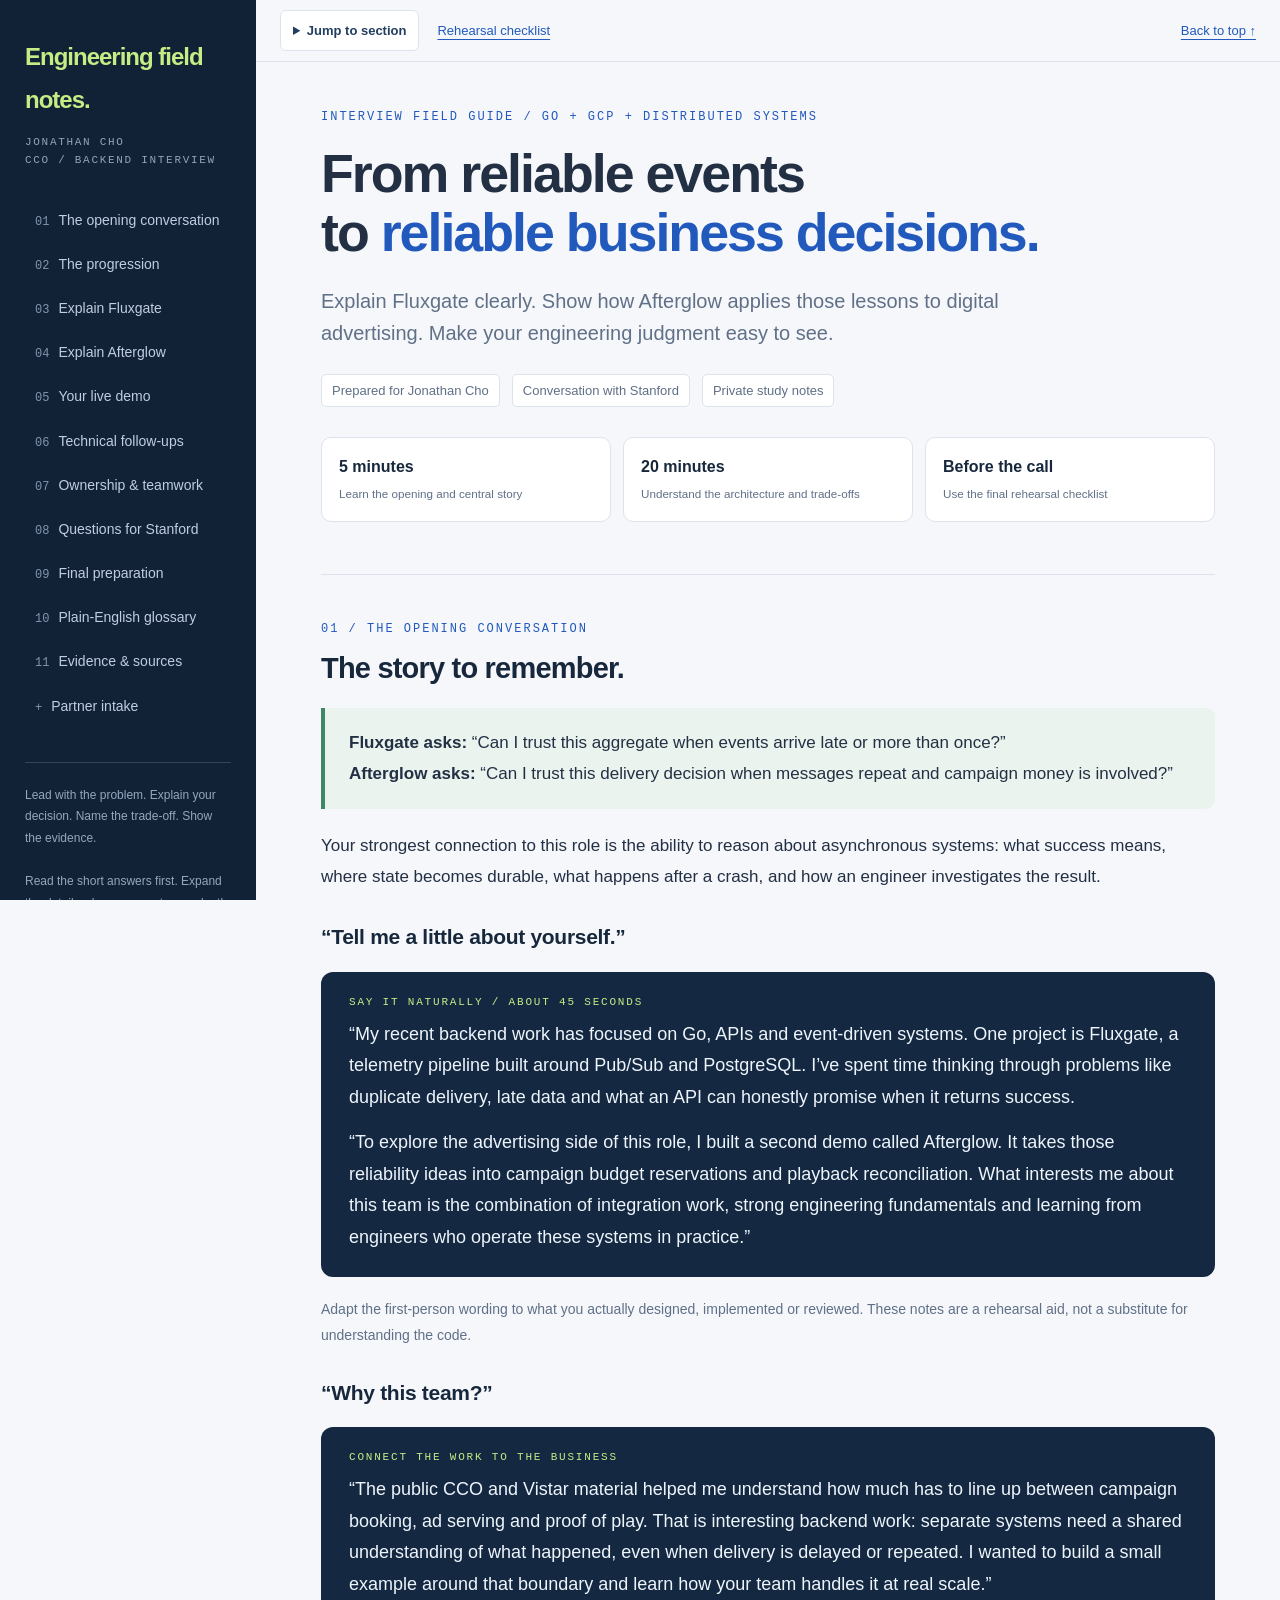
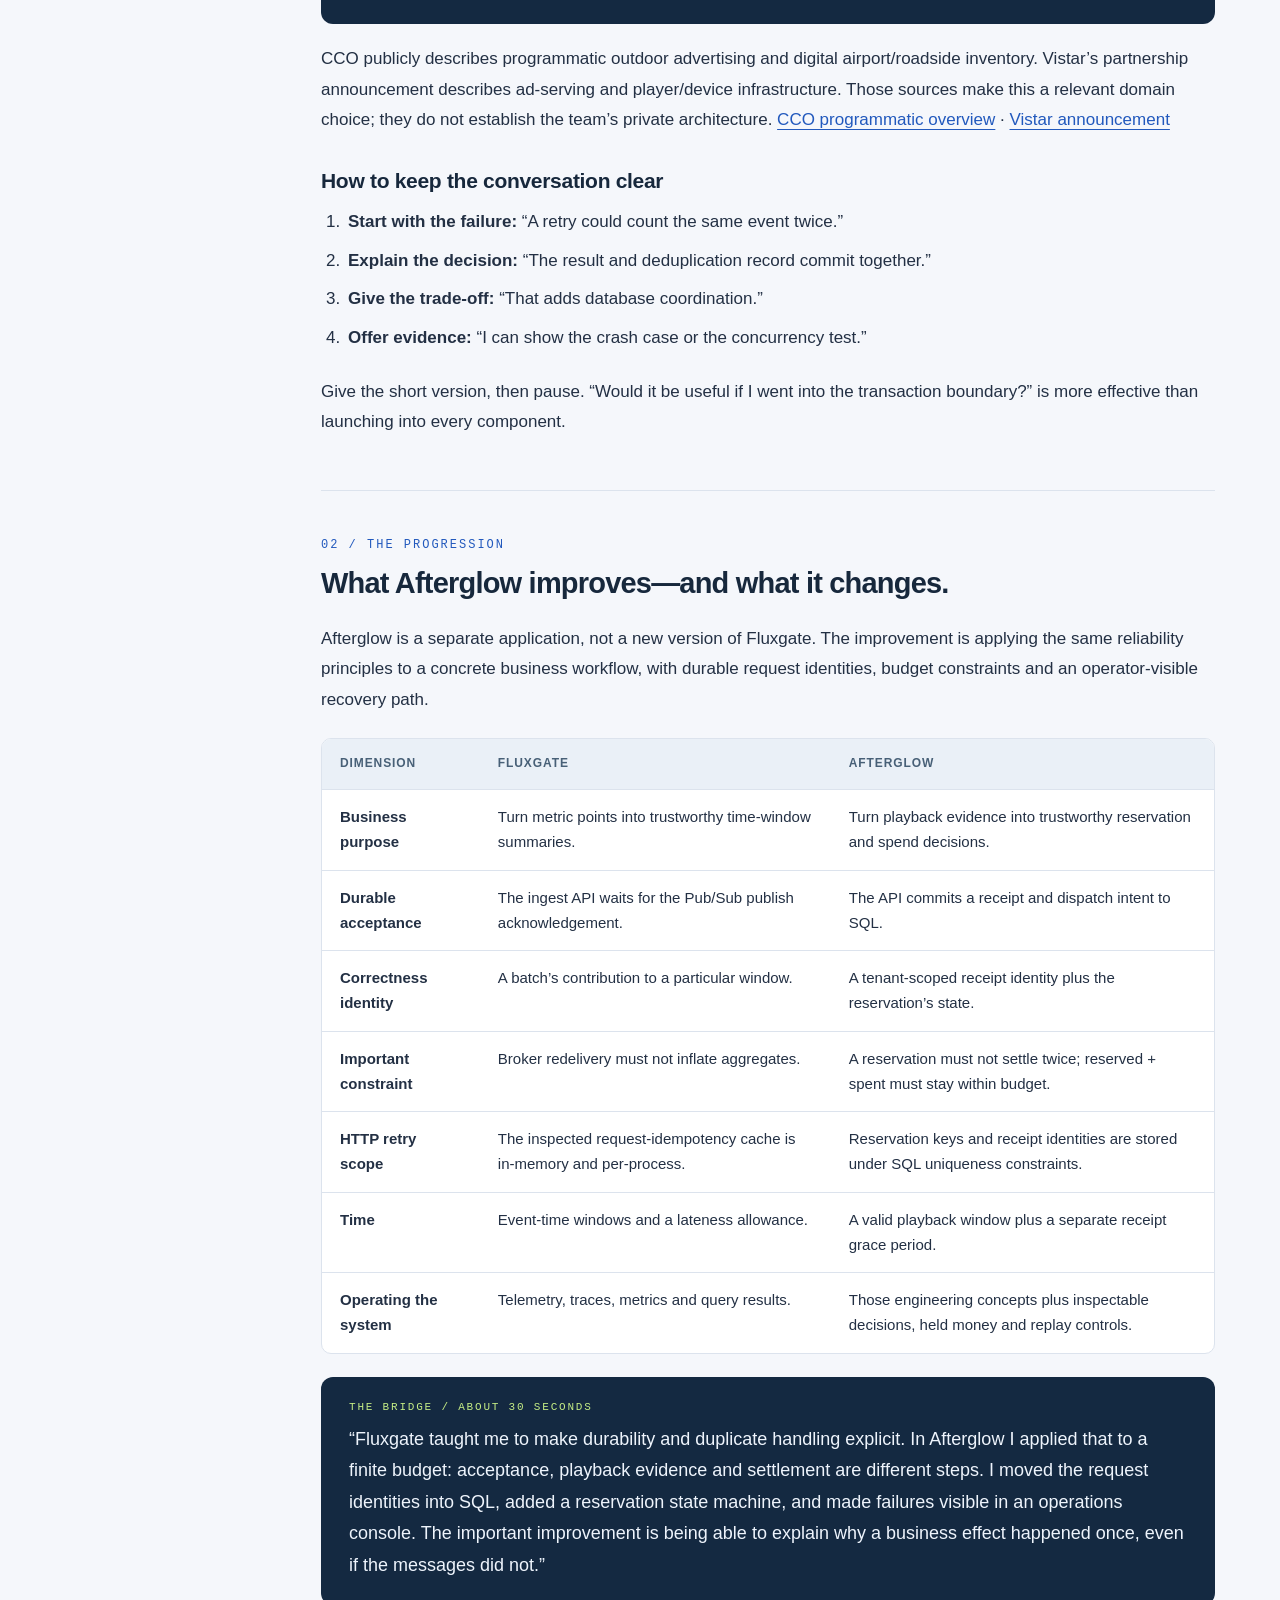
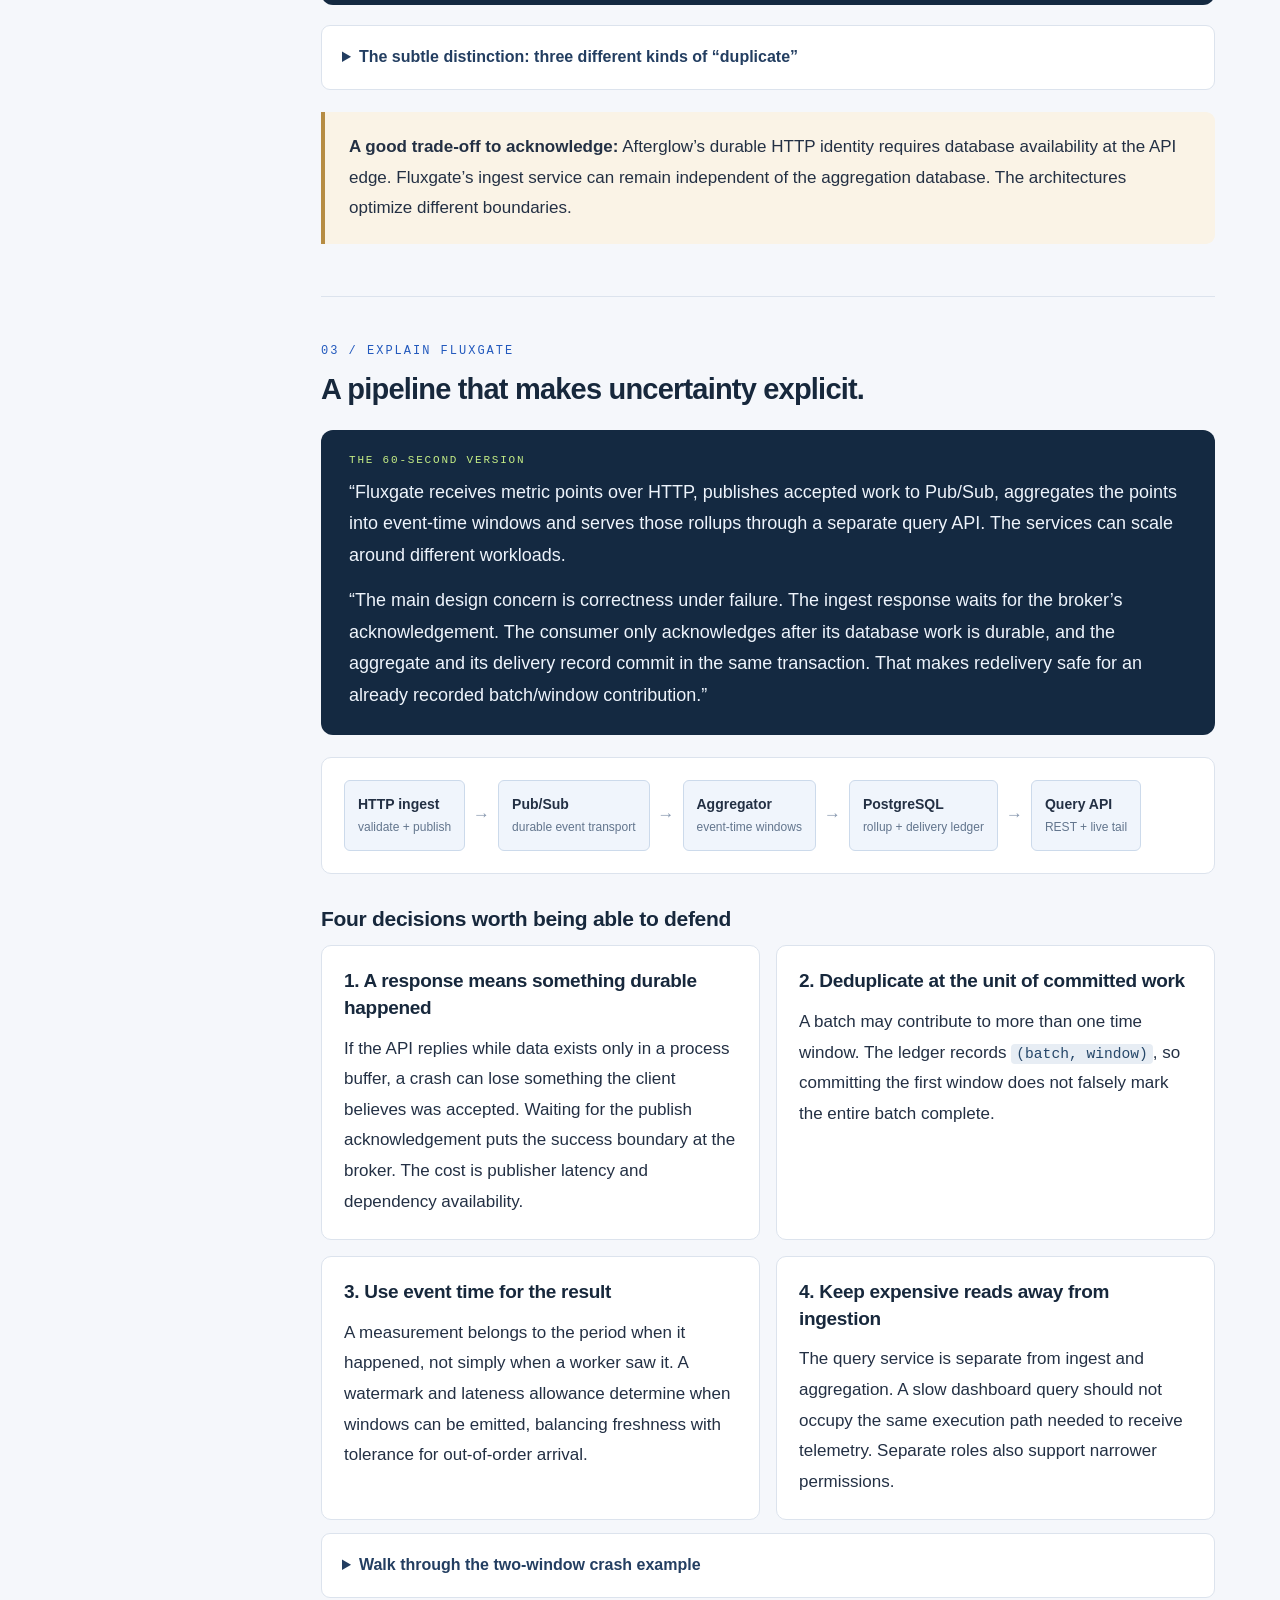
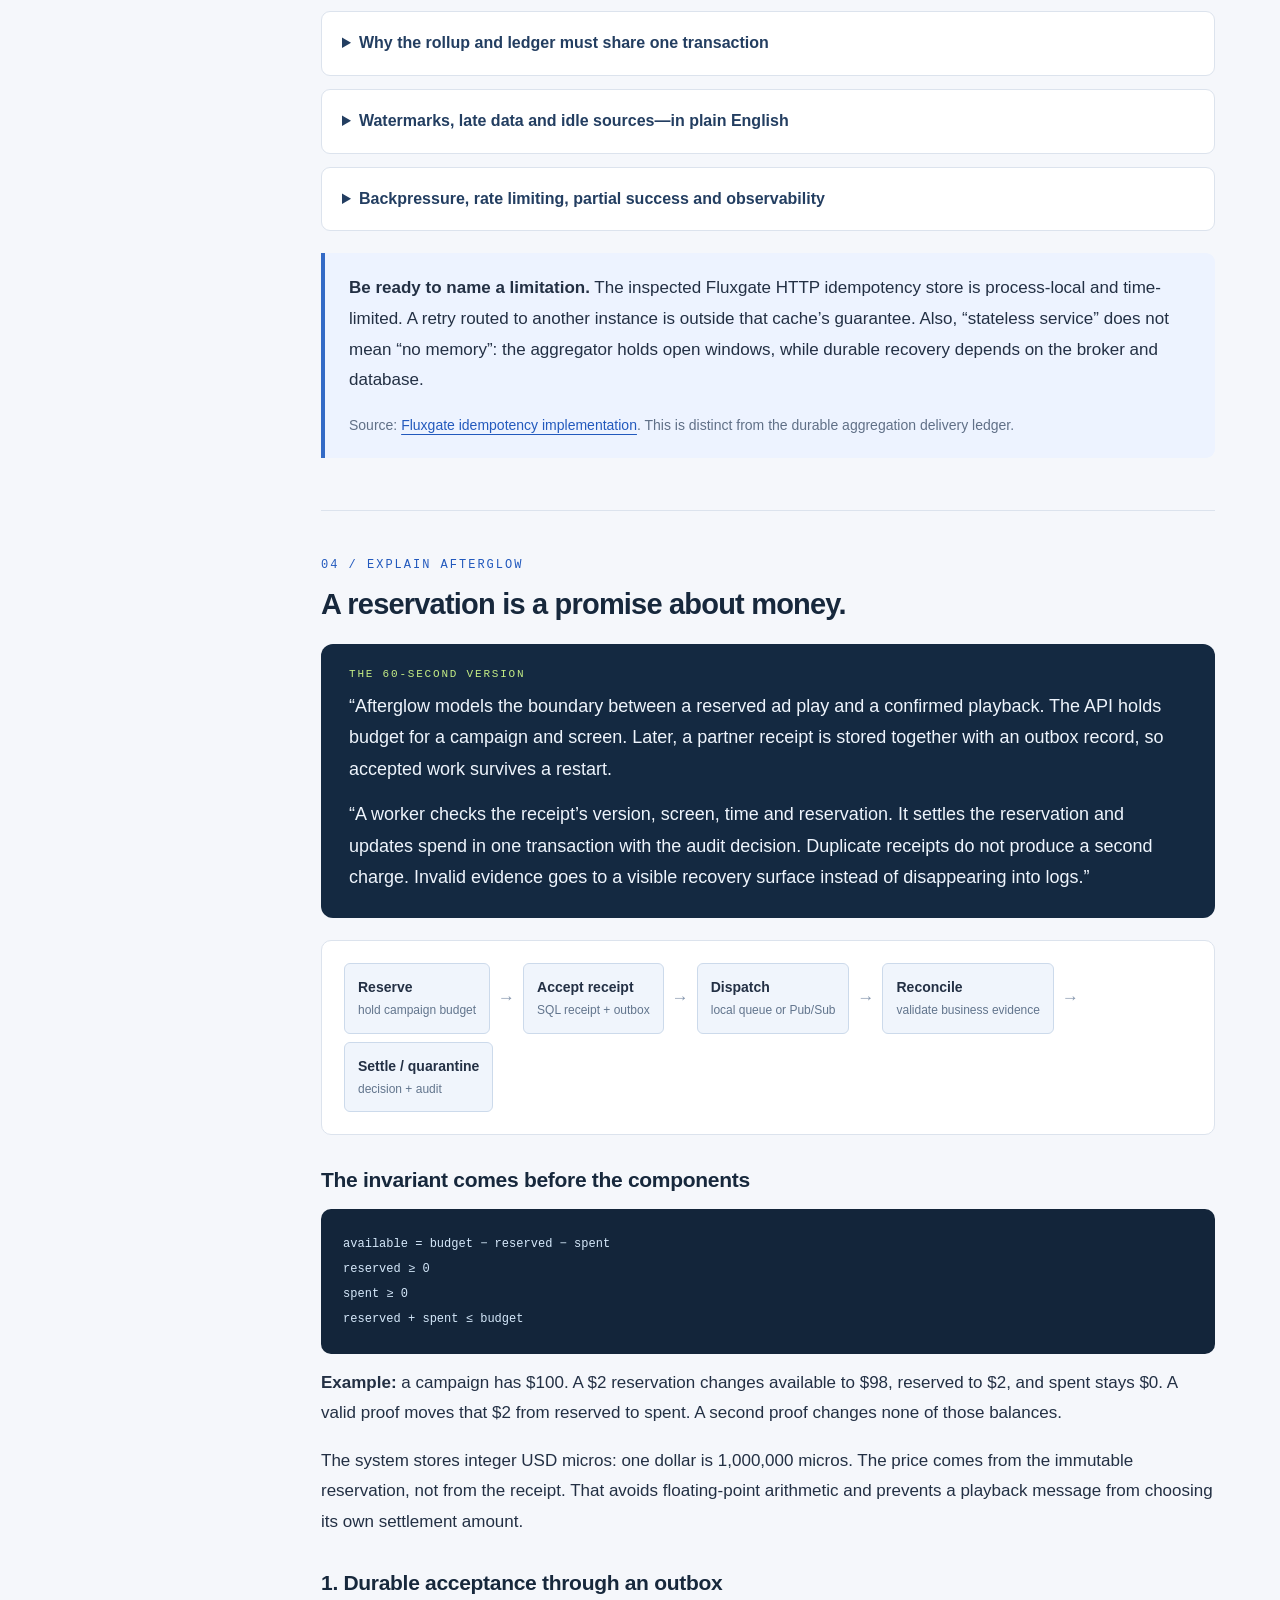
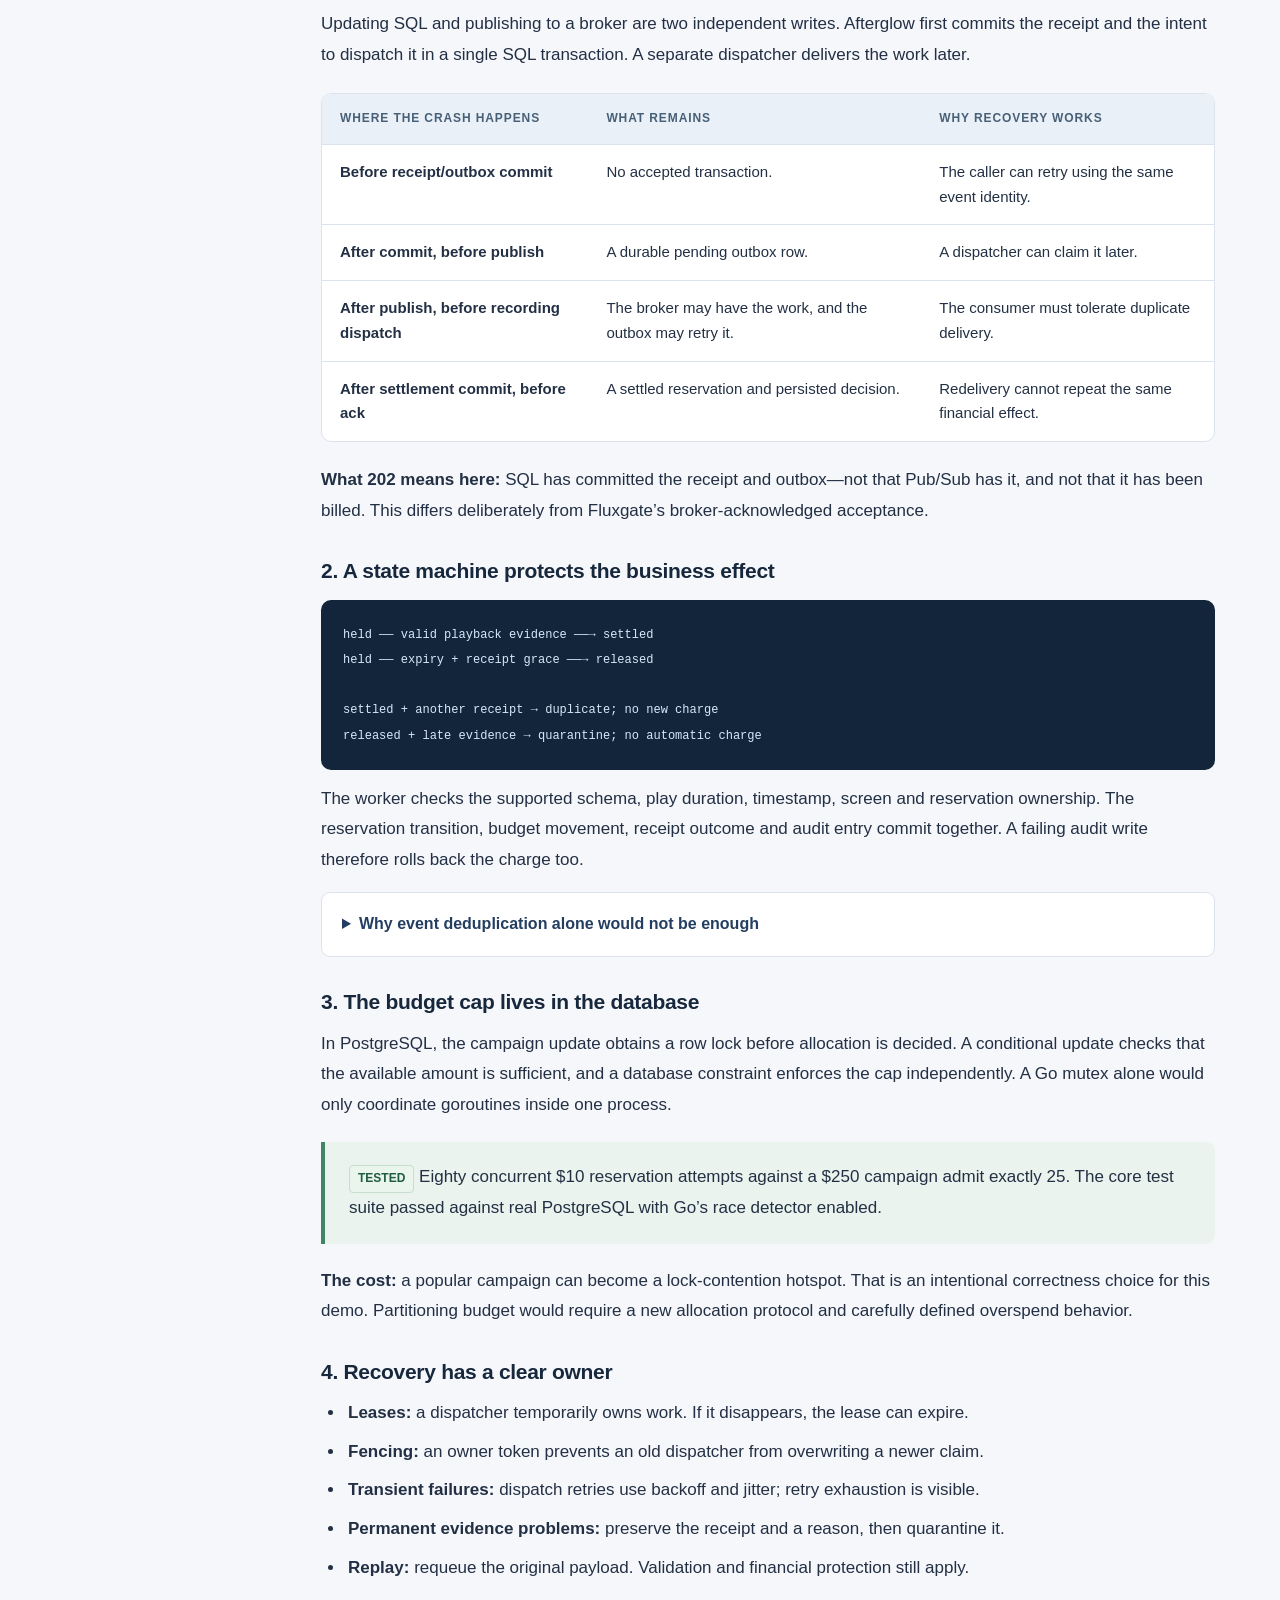
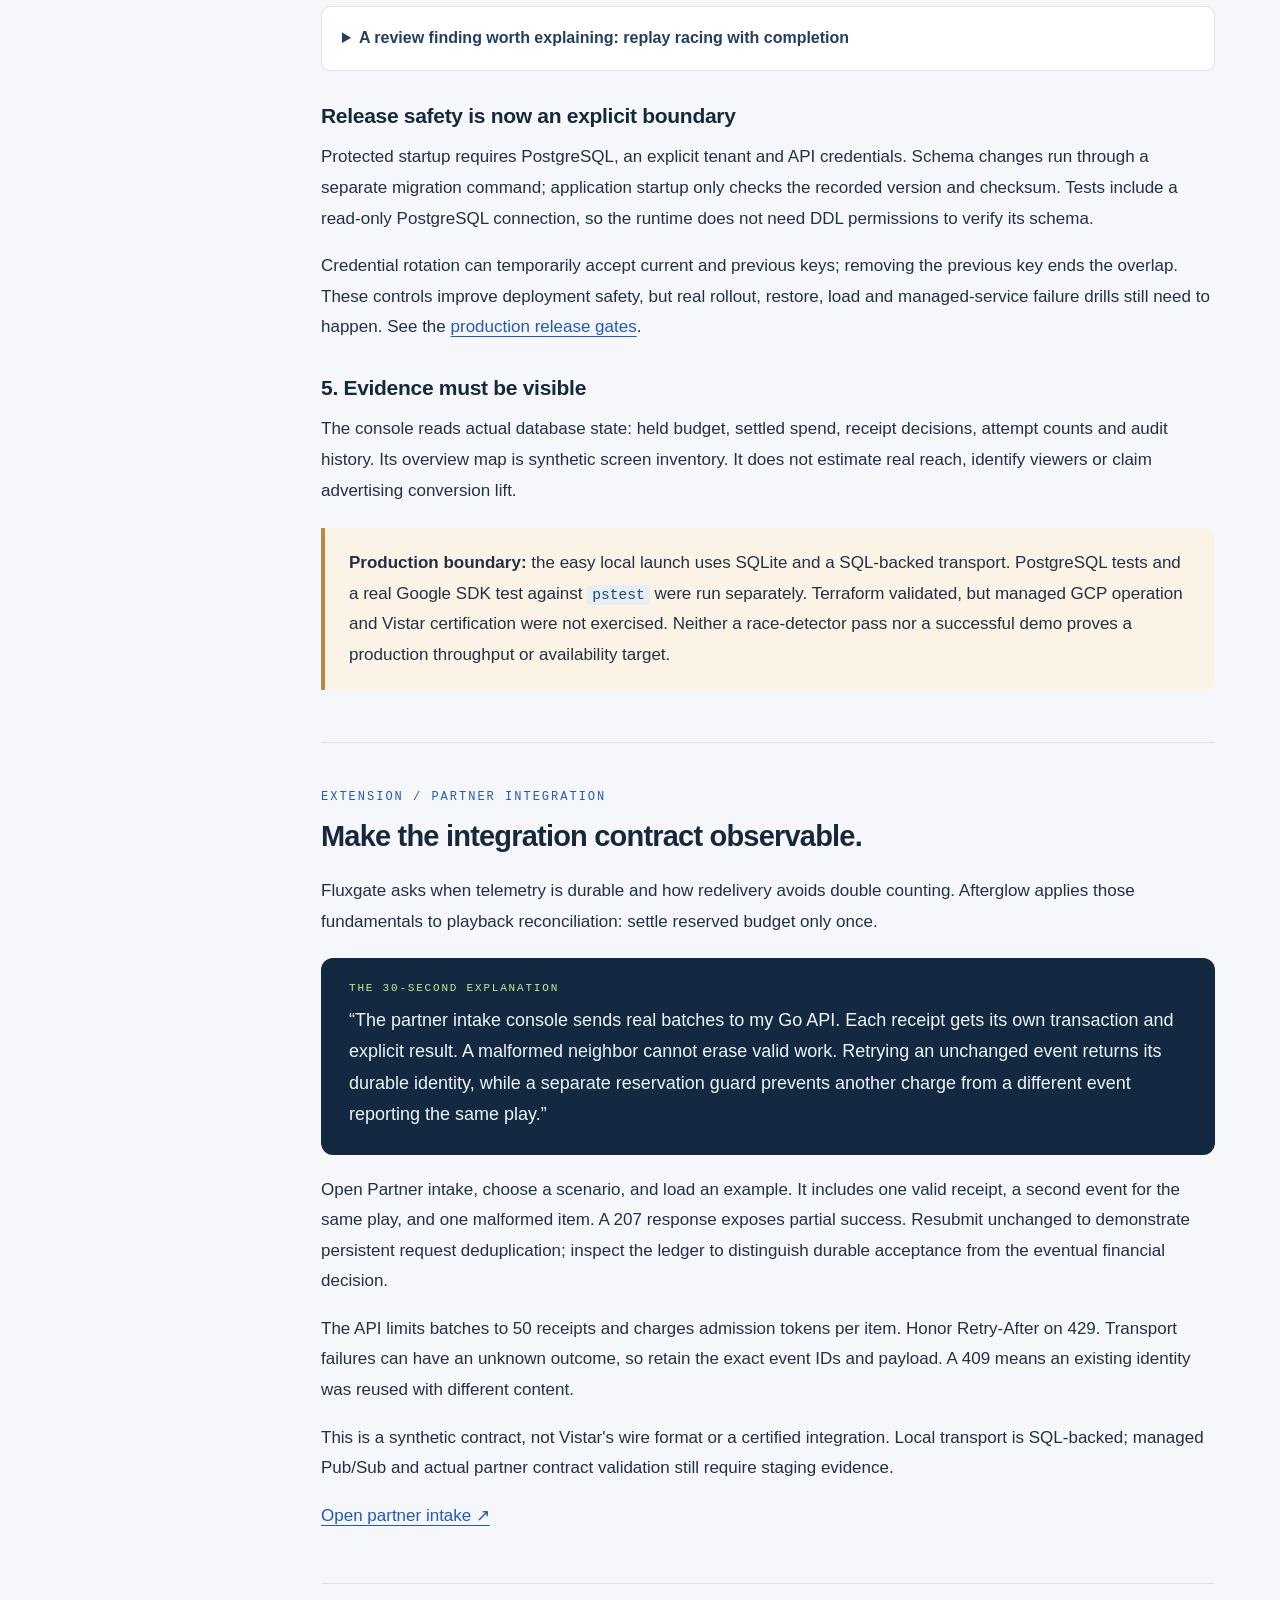
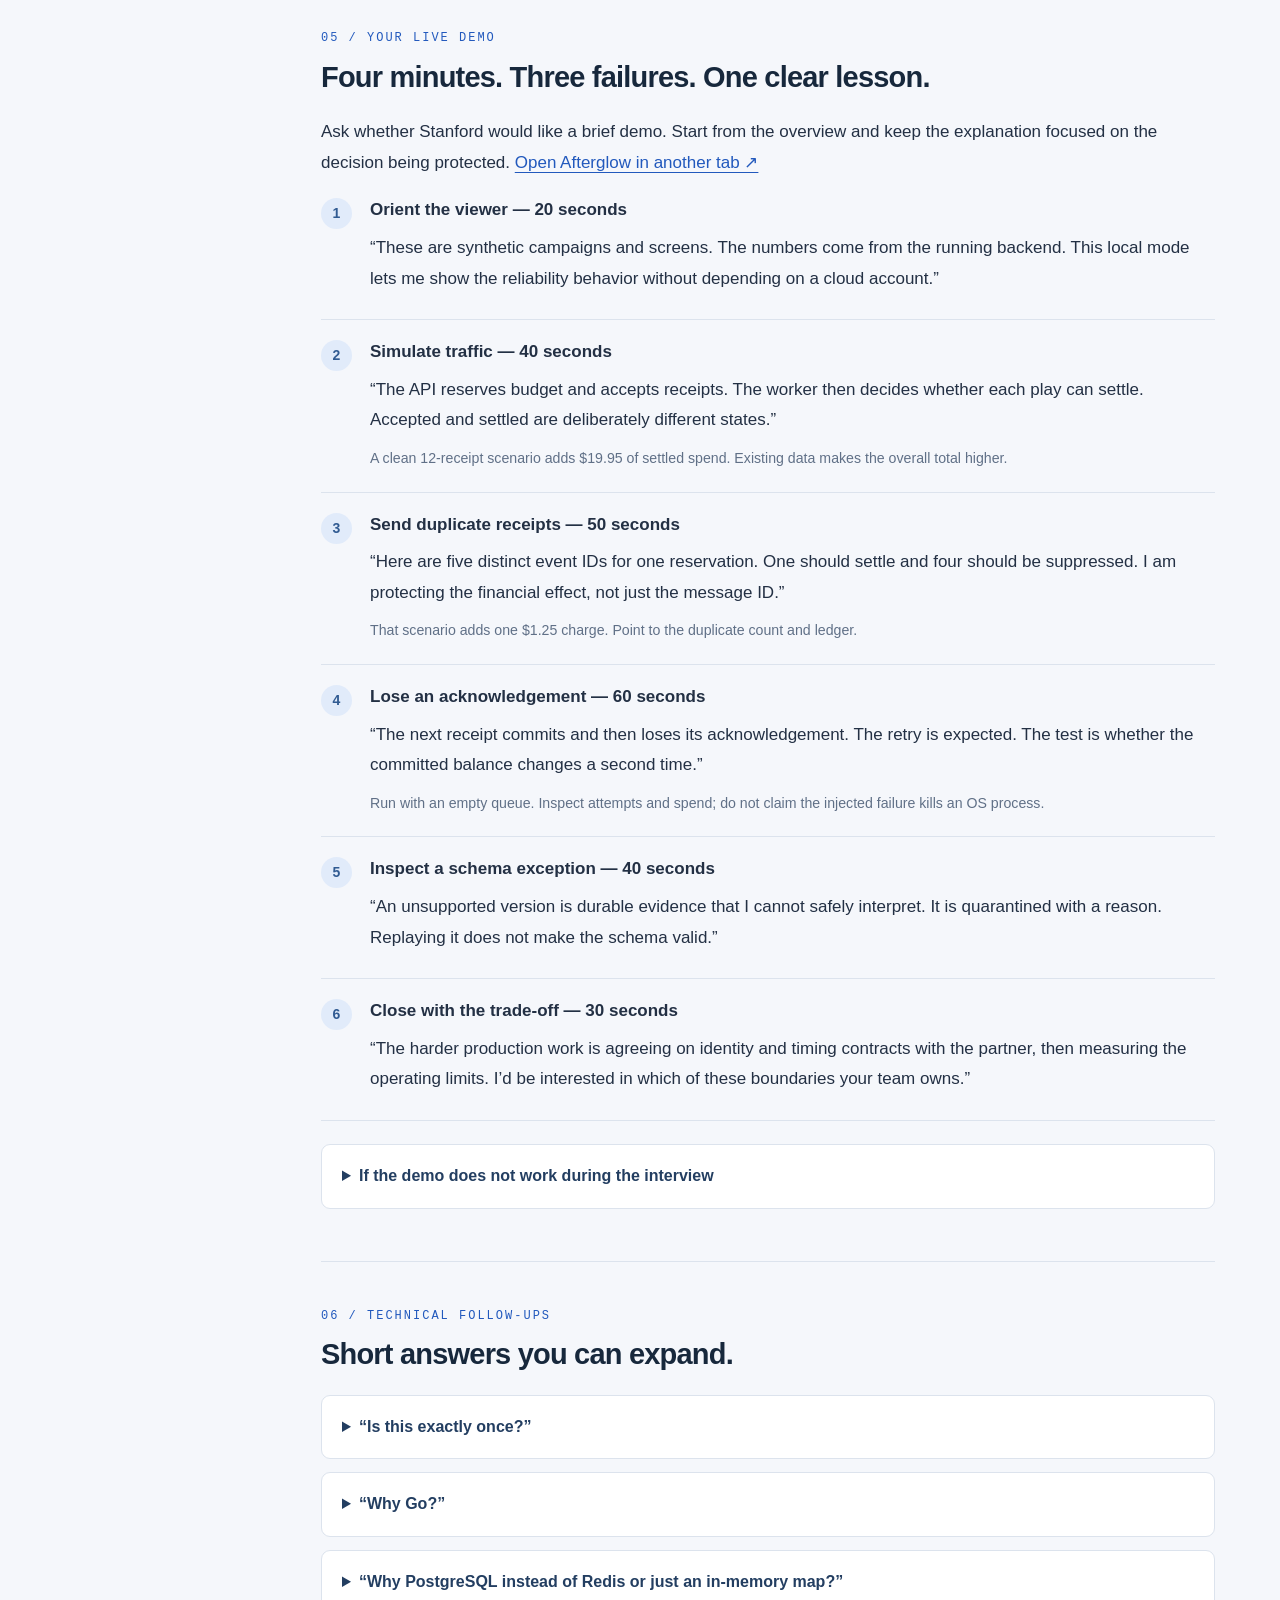
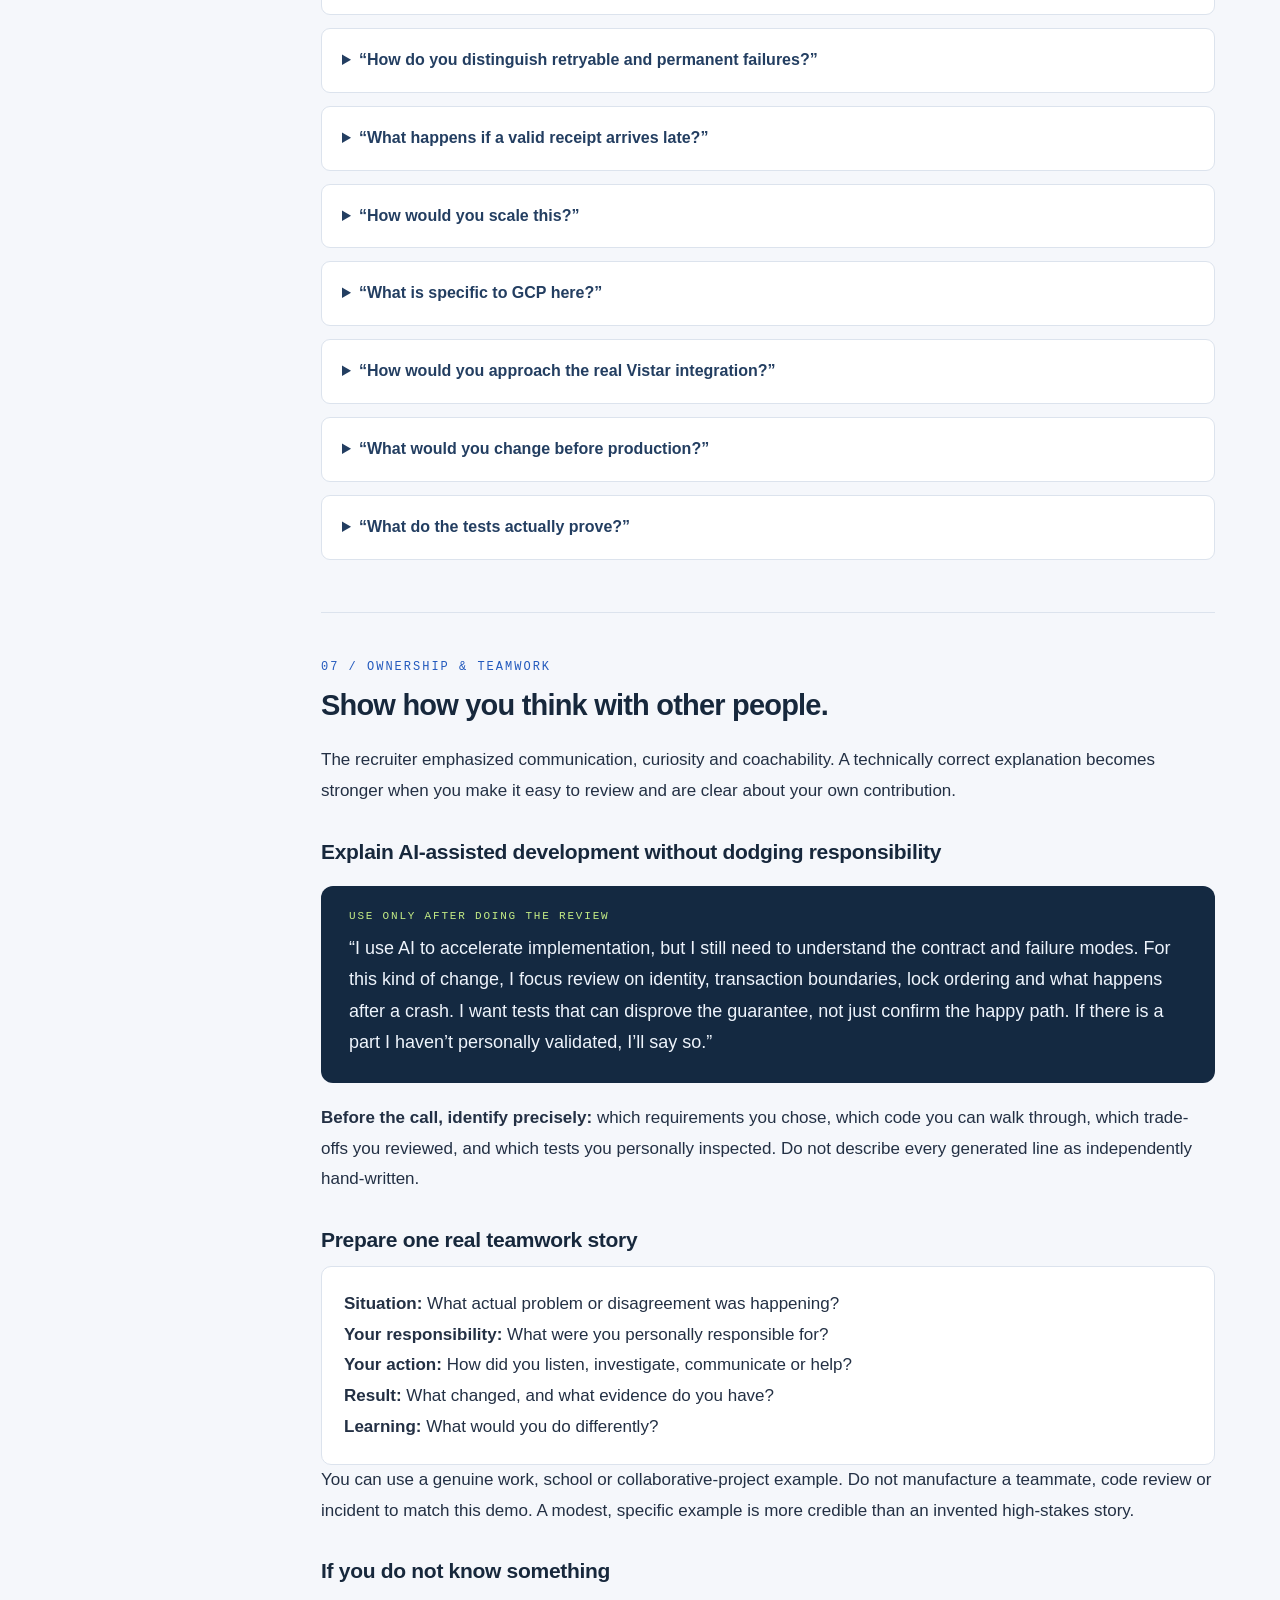
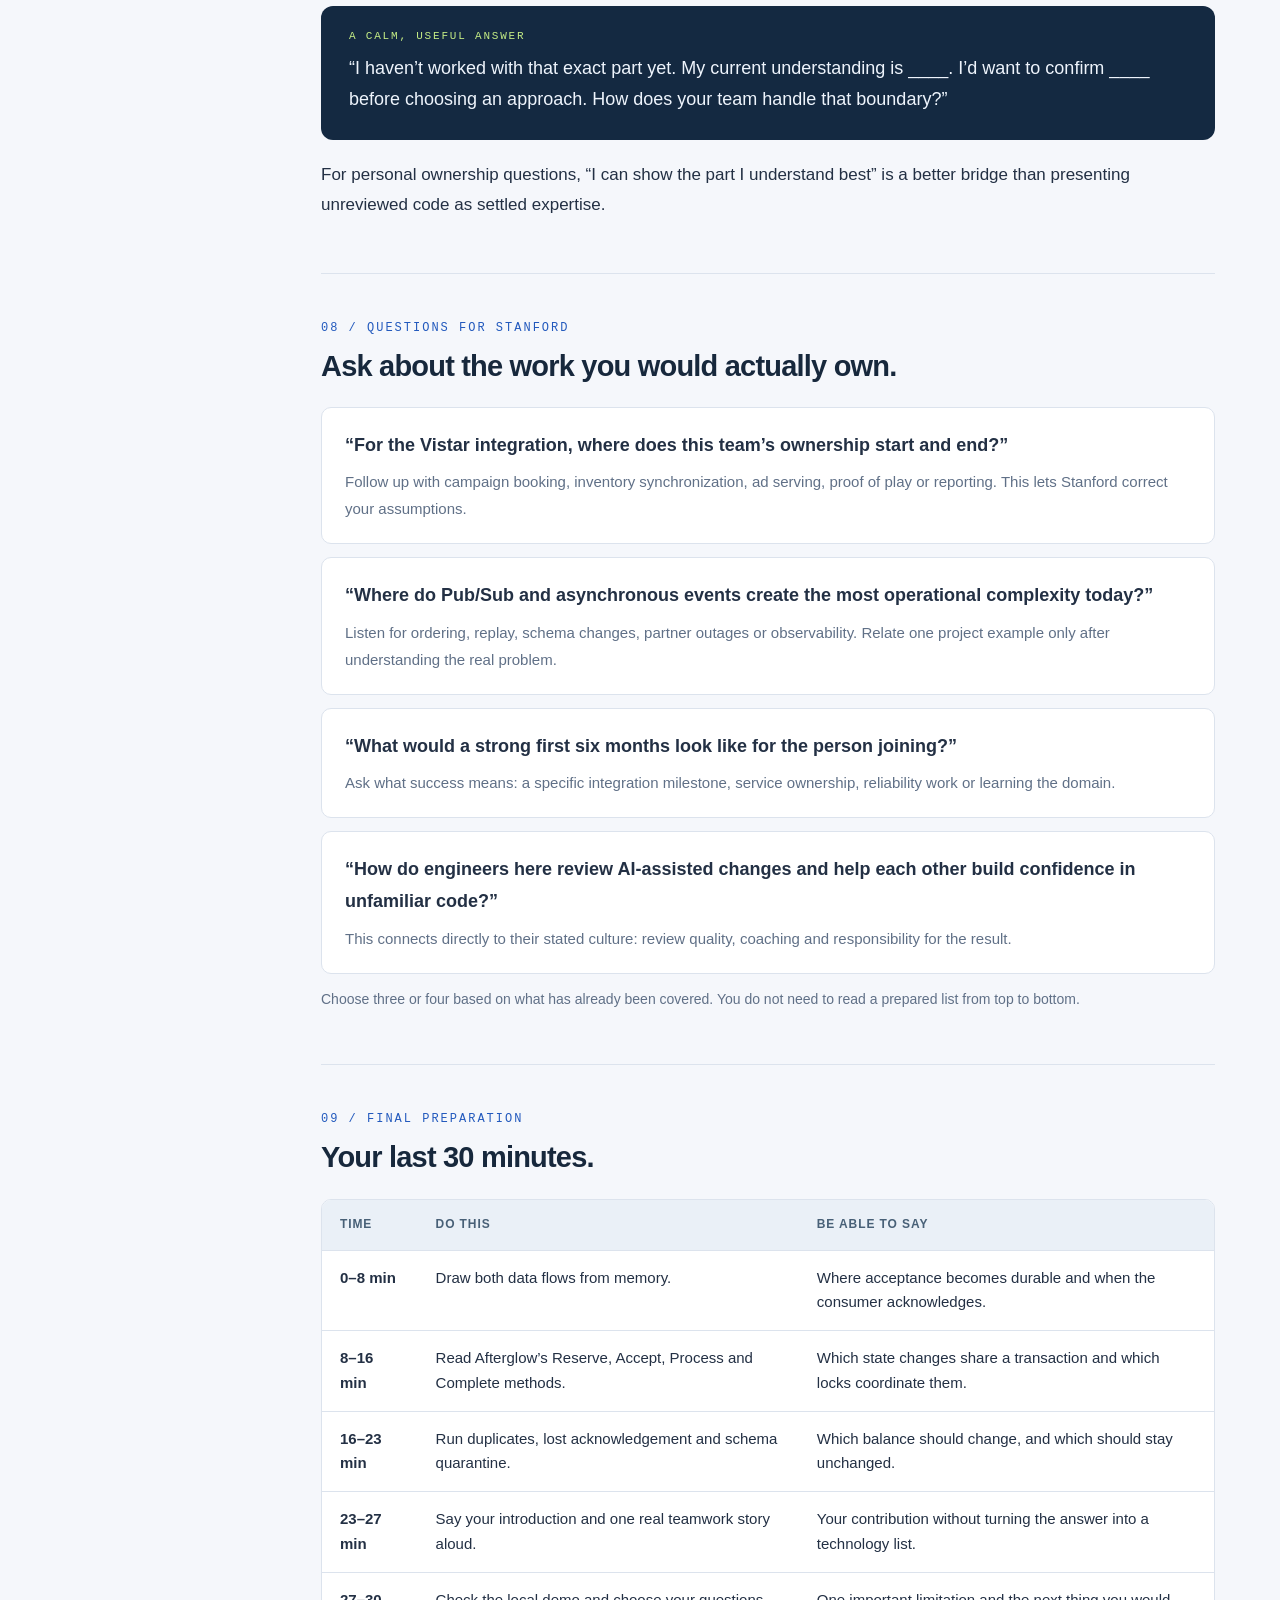
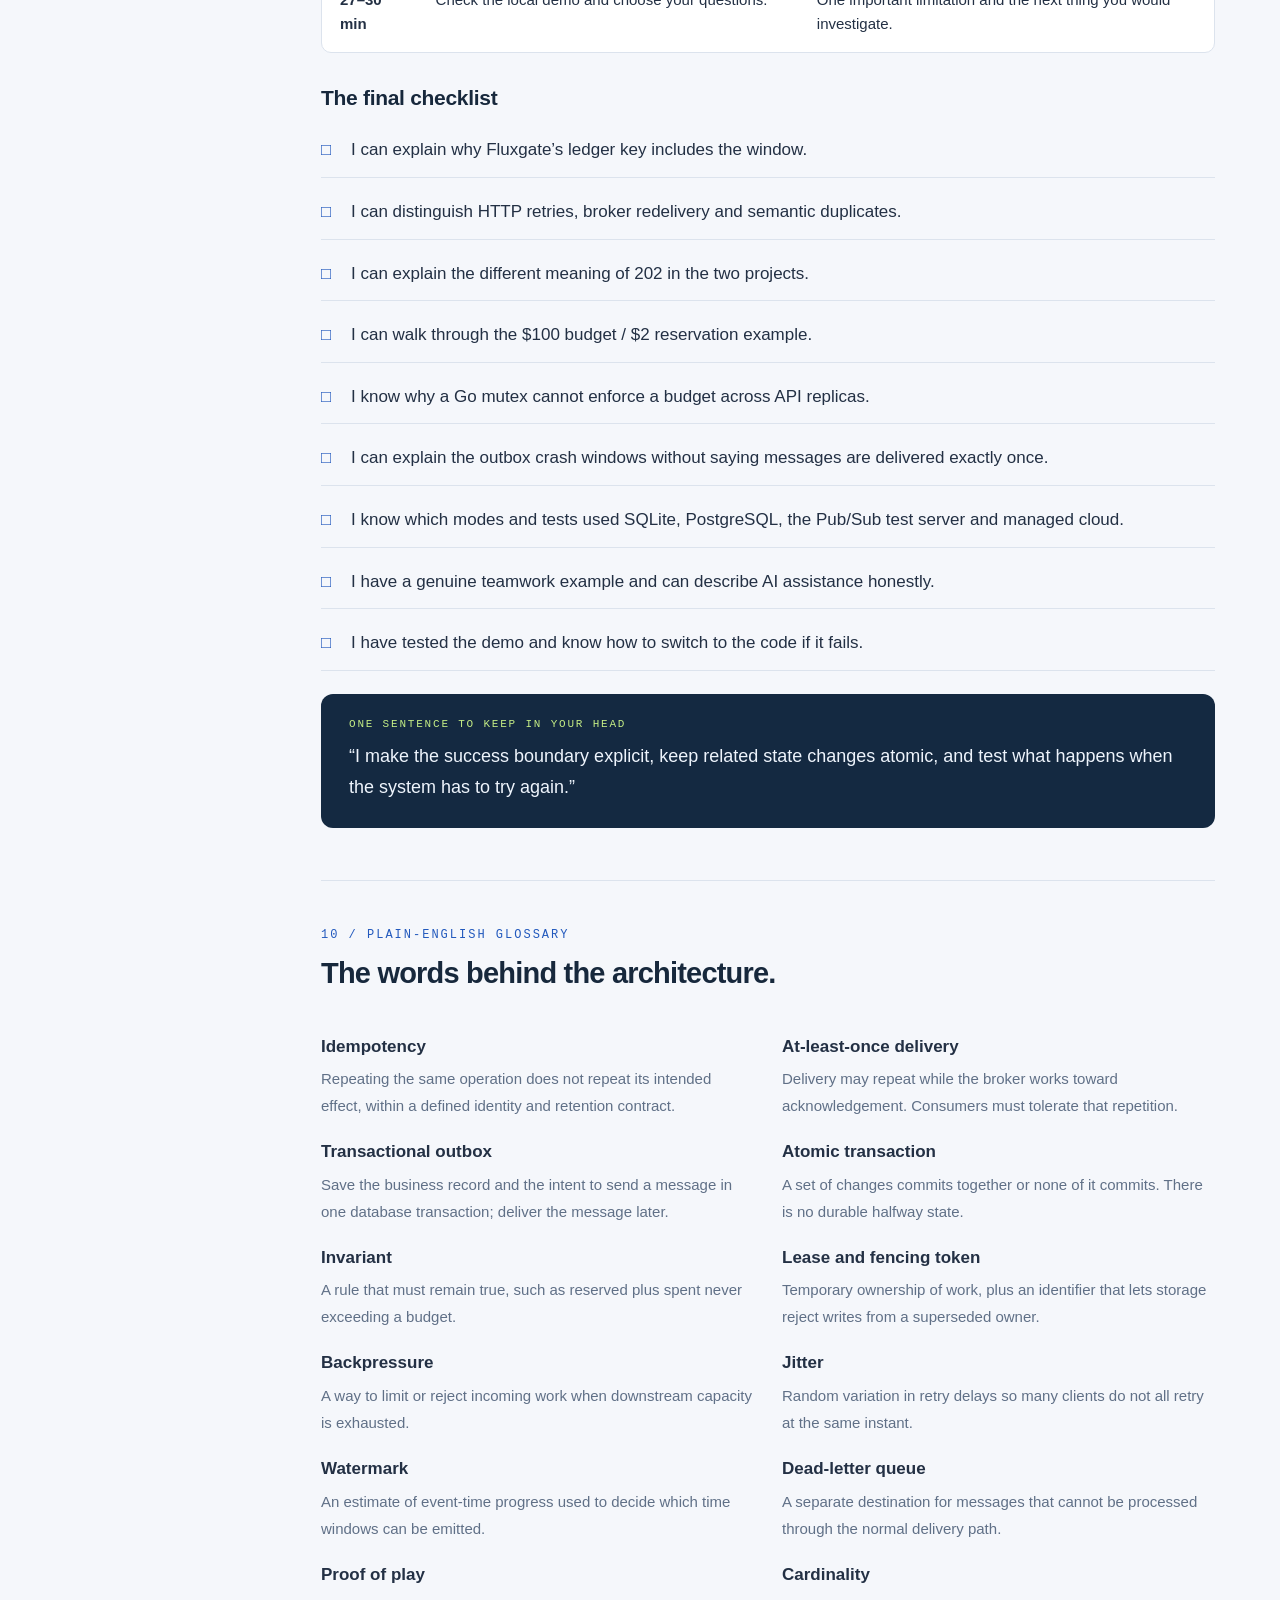
==== commit c150d8be: "Fix example loading and add six partner intake scenarios" ====
--- a/docs/interview-notes.html
+++ b/docs/interview-notes.html
@@ -1625,7 +1625,7 @@
             </p>
           </div>
           <p>
-            Reserve a play in Campaigns, then open Partner intake and load an
+            Open Partner intake, choose a scenario, and load an
             example. It includes one valid receipt, a second event for the same
             play, and one malformed item. A 207 response exposes partial
             success. Resubmit unchanged to demonstrate persistent request
